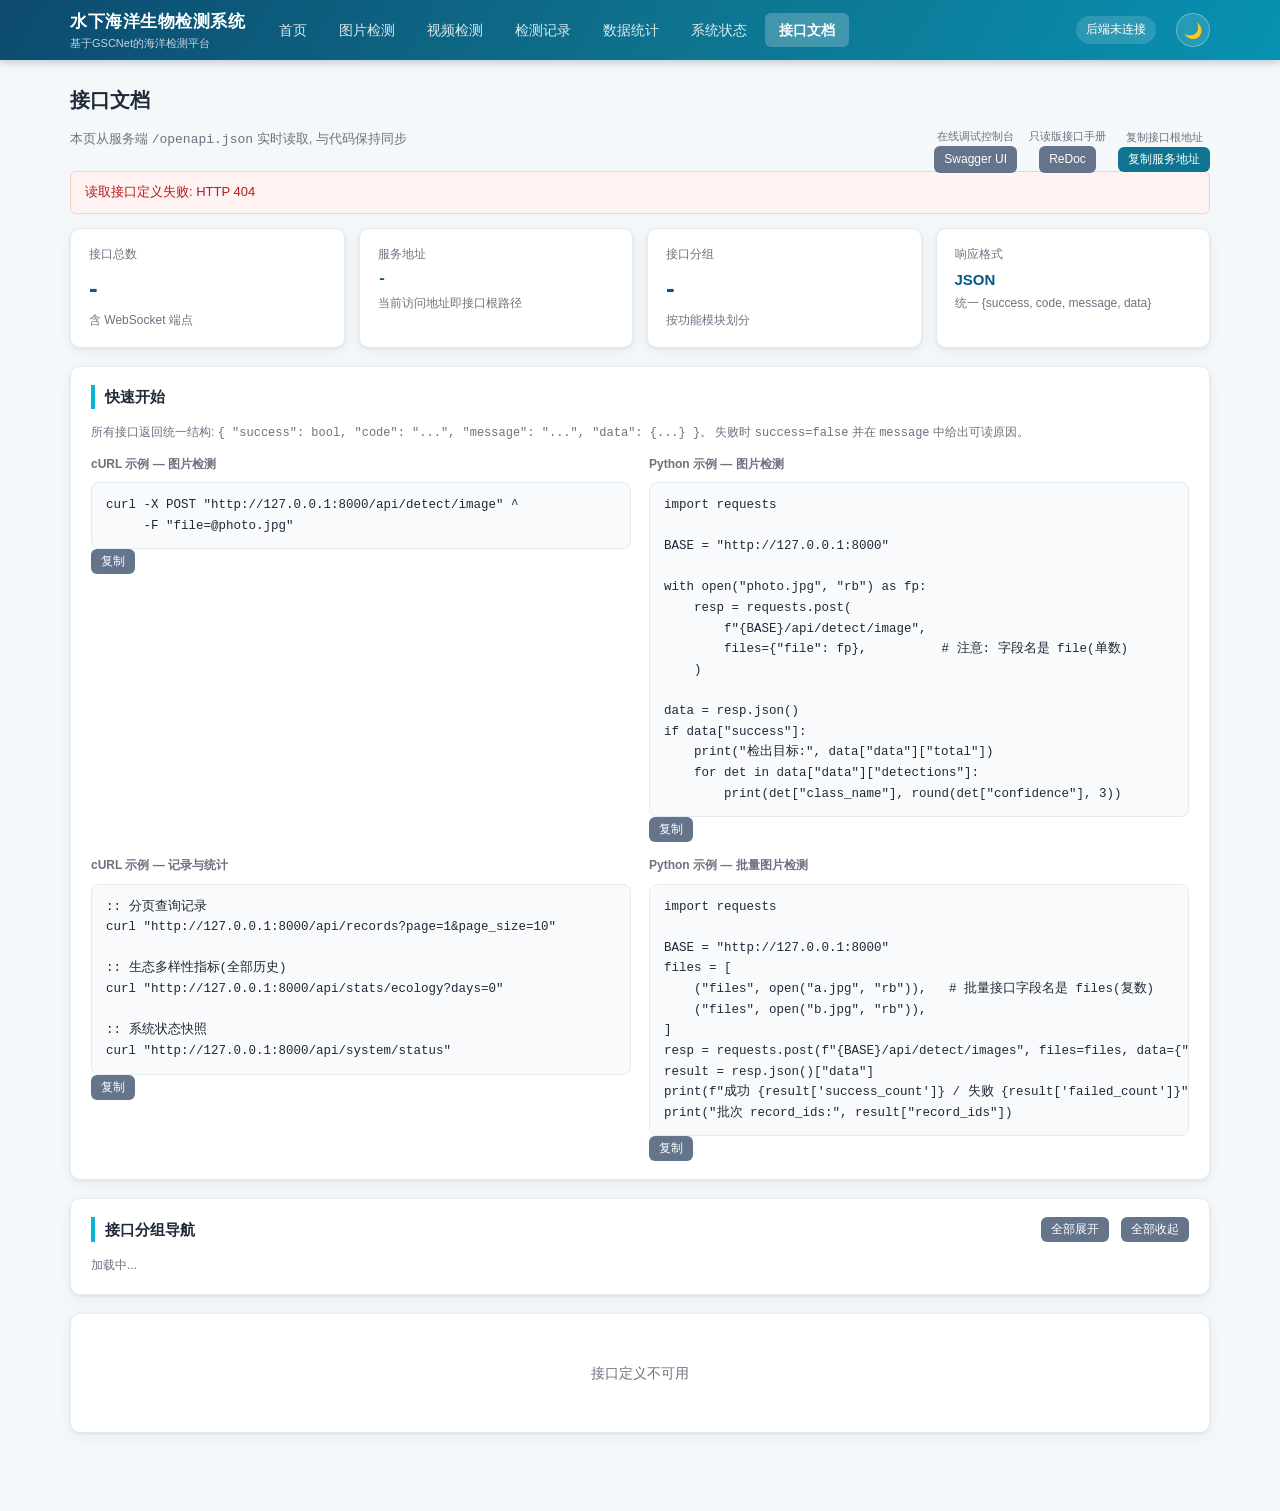
==== web/api_docs.html @ f370c8fe "feat: 完善平台功能并修复安全与资源泄漏问题 在既有平台基础上补齐标签导出、数据统计、系统运维等模块，并针对 质量测评发现的缺陷完成一轮修复。  新增功能: - 多格式标签导出(CSV / COC" ====
<!DOCTYPE html>
<html lang="zh-CN">
<head>
    <meta charset="UTF-8">
    <meta name="viewport" content="width=device-width, initial-scale=1.0">
    <title>接口文档 - 水下海洋生物目标检测与分析系统</title>
    <link rel="stylesheet" href="css/style.css">
</head>
<body>
<header class="navbar">
    <div class="nav-inner">
        <div class="brand">水下海洋生物检测系统<small>基于GSCNet的海洋检测平台</small></div>
        <nav>
            <a href="index.html">首页</a>
            <a href="detect_image.html">图片检测</a>
            <a href="detect_video.html">视频检测</a>
            <a href="records.html">检测记录</a>
            <a href="stats.html">数据统计</a>
            <a href="system.html">系统状态</a>
            <a href="api_docs.html">接口文档</a>
        </nav>
        <span class="nav-status" id="nav-status">加载中...</span>
    </div>
</header>

<div class="container">
    <h1 class="page-title">接口文档</h1>
    <p class="page-desc">
        本页从服务端 <span class="mono">/openapi.json</span> 实时读取, 与代码保持同步
        <span class="row" style="float:right;">
            <span class="btn-labeled">
                <span class="btn-labeled-tip">在线调试控制台</span>
                <a class="btn btn-sm btn-secondary" href="/docs" target="_blank" rel="noopener">Swagger UI</a>
            </span>
            <span class="btn-labeled">
                <span class="btn-labeled-tip">只读版接口手册</span>
                <a class="btn btn-sm btn-secondary" href="/redoc" target="_blank" rel="noopener">ReDoc</a>
            </span>
            <span class="btn-labeled">
                <span class="btn-labeled-tip">复制接口根地址</span>
                <button class="btn btn-sm" id="btn-copy-base">复制服务地址</button>
            </span>
        </span>
    </p>

    <div id="alert-box"></div>

    <div class="grid-4">
        <div class="stat-card">
            <div class="label">接口总数</div>
            <div class="value" id="api-total">-</div>
            <div class="extra">含 WebSocket 端点</div>
        </div>
        <div class="stat-card">
            <div class="label">服务地址</div>
            <div class="value mono" style="font-size:15px;" id="api-base">-</div>
            <div class="extra">当前访问地址即接口根路径</div>
        </div>
        <div class="stat-card">
            <div class="label">接口分组</div>
            <div class="value" id="api-tags">-</div>
            <div class="extra">按功能模块划分</div>
        </div>
        <div class="stat-card">
            <div class="label">响应格式</div>
            <div class="value" style="font-size:15px;">JSON</div>
            <div class="extra">统一 {success, code, message, data}</div>
        </div>
    </div>

    <div class="card" style="margin-top:18px;">
        <h2 class="card-title">快速开始</h2>
        <p class="small muted" style="margin-top:0;">
            所有接口返回统一结构: <span class="mono">{ "success": bool, "code": "...", "message": "...", "data": {...} }</span>。
            失败时 <span class="mono">success=false</span> 并在 <span class="mono">message</span> 中给出可读原因。
        </p>

        <div class="grid-2">
            <div>
                <h3 class="small muted" style="margin:0 0 6px;">cURL 示例 — 图片检测</h3>
                <pre class="code-block" id="sample-curl">curl -X POST "http://127.0.0.1:8000/api/detect/image" ^
     -F "file=@photo.jpg"</pre>
                <button class="btn btn-sm btn-secondary" data-copy="#sample-curl">复制</button>
            </div>
            <div>
                <h3 class="small muted" style="margin:0 0 6px;">Python 示例 — 图片检测</h3>
                <pre class="code-block" id="sample-python">import requests

BASE = "http://127.0.0.1:8000"

with open("photo.jpg", "rb") as fp:
    resp = requests.post(
        f"{BASE}/api/detect/image",
        files={"file": fp},          # 注意: 字段名是 file(单数)
    )

data = resp.json()
if data["success"]:
    print("检出目标:", data["data"]["total"])
    for det in data["data"]["detections"]:
        print(det["class_name"], round(det["confidence"], 3))</pre>
                <button class="btn btn-sm btn-secondary" data-copy="#sample-python">复制</button>
            </div>
        </div>

        <div class="grid-2" style="margin-top:14px;">
            <div>
                <h3 class="small muted" style="margin:0 0 6px;">cURL 示例 — 记录与统计</h3>
                <pre class="code-block" id="sample-curl2">:: 分页查询记录
curl "http://127.0.0.1:8000/api/records?page=1&page_size=10"

:: 生态多样性指标(全部历史)
curl "http://127.0.0.1:8000/api/stats/ecology?days=0"

:: 系统状态快照
curl "http://127.0.0.1:8000/api/system/status"</pre>
                <button class="btn btn-sm btn-secondary" data-copy="#sample-curl2">复制</button>
            </div>
            <div>
                <h3 class="small muted" style="margin:0 0 6px;">Python 示例 — 批量图片检测</h3>
                <pre class="code-block" id="sample-python2">import requests

BASE = "http://127.0.0.1:8000"
files = [
    ("files", open("a.jpg", "rb")),   # 批量接口字段名是 files(复数)
    ("files", open("b.jpg", "rb")),
]
resp = requests.post(f"{BASE}/api/detect/images", files=files, data={"conf": 0.25})
result = resp.json()["data"]
print(f"成功 {result['success_count']} / 失败 {result['failed_count']}")
print("批次 record_ids:", result["record_ids"])</pre>
                <button class="btn btn-sm btn-secondary" data-copy="#sample-python2">复制</button>
            </div>
        </div>
    </div>

    <div class="card">
        <h2 class="card-title">
            接口分组导航
            <span class="row">
                <button class="btn btn-sm btn-secondary" id="btn-expand">全部展开</button>
                <button class="btn btn-sm btn-secondary" id="btn-collapse">全部收起</button>
            </span>
        </h2>
        <div class="tag-list" id="group-nav"><span class="muted small">加载中...</span></div>
    </div>

    <div id="endpoint-container">
        <div class="card"><div class="empty">正在从服务端读取接口定义...</div></div>
    </div>
</div>

<script src="js/common.js"></script>
<script src="js/api_docs.js"></script>
</body>
</html>
---- web/css/style.css ----
/* ==========================================================
   水下海洋生物目标检测与分析系统 - 全局样式
   主题: 通过 <html data-theme="light|dark"> 切换, 全部颜色走 CSS 变量
   ========================================================== */

:root {
    --primary: #0e7490;
    --primary-dark: #075985;
    --accent: #06b6d4;
    --bg: #f4f8fa;
    --card: #ffffff;
    --text: #1f2937;
    --muted: #6b7280;
    --muted-strong: #475569;
    --border: #e3ebf0;
    --border-strong: #b6d4e0;
    --surface-alt: #f8fafc;
    --surface-soft: #f8fcfd;
    --surface-soft-hover: #eef9fc;
    --surface-input: #ffffff;
    --stage: #0f172a;
    --nav-grad: linear-gradient(120deg, #0c4a6e, #0e7490 55%, #0891b2);
    --nav-shadow: 0 2px 8px rgba(8, 47, 73, 0.25);
    --success: #16a34a;
    --warning: #d97706;
    --danger: #dc2626;
    --btn-secondary: #64748b;
    --btn-secondary-hover: #475569;
    --info-bg: #eff6ff;
    --info-border: #bfdbfe;
    --info-text: #1e40af;
    --error-bg: #fef2f2;
    --error-border: #fecaca;
    --error-text: #b91c1c;
    --ok-bg: #f0fdf4;
    --ok-border: #bbf7d0;
    --ok-text: #15803d;
    --radius: 10px;
    --shadow: 0 1px 3px rgba(15, 42, 60, 0.08), 0 4px 16px rgba(15, 42, 60, 0.05);
}

[data-theme="dark"] {
    --primary: #22b8d8;
    --primary-dark: #5ddbf0;
    --accent: #22d3ee;
    --bg: #0b1220;
    --card: #121b2b;
    --text: #e5edf5;
    --muted: #93a4b8;
    --muted-strong: #b6c5d6;
    --border: #26344c;
    --border-strong: #38506f;
    --surface-alt: #16233a;
    --surface-soft: #17263e;
    --surface-soft-hover: #1d3050;
    --surface-input: #0f1a2c;
    --stage: #060c16;
    --nav-grad: linear-gradient(120deg, #062a41, #0d6485 60%, #0b7c99);
    --nav-shadow: 0 2px 10px rgba(0, 0, 0, 0.5);
    --success: #34d399;
    --warning: #fbbf24;
    --danger: #f87171;
    --btn-secondary: #475569;
    --btn-secondary-hover: #5b6b80;
    --info-bg: rgba(59, 130, 246, 0.14);
    --info-border: rgba(96, 165, 250, 0.4);
    --info-text: #93c5fd;
    --error-bg: rgba(239, 68, 68, 0.14);
    --error-border: rgba(248, 113, 113, 0.4);
    --error-text: #fca5a5;
    --ok-bg: rgba(16, 185, 129, 0.14);
    --ok-border: rgba(52, 211, 153, 0.4);
    --ok-text: #6ee7b7;
    --shadow: 0 1px 3px rgba(0, 0, 0, 0.5), 0 6px 20px rgba(0, 0, 0, 0.35);
}

* { box-sizing: border-box; }

body {
    margin: 0;
    font-family: "Microsoft YaHei", "PingFang SC", "Segoe UI", Arial, sans-serif;
    background: var(--bg);
    color: var(--text);
    font-size: 14px;
    line-height: 1.6;
    transition: background .2s, color .2s;
}

a { color: var(--primary); text-decoration: none; }
a:hover { color: var(--primary-dark); }

/* ---------------- 顶部导航 ---------------- */
.navbar {
    background: var(--nav-grad);
    color: #fff;
    box-shadow: var(--nav-shadow);
    position: sticky;
    top: 0;
    z-index: 100;
}
.navbar .nav-inner {
    max-width: 1180px;
    margin: 0 auto;
    display: flex;
    align-items: center;
    gap: 20px;
    padding: 0 20px;
    height: 60px;
}
.navbar .brand {
    font-size: 17px;
    font-weight: 700;
    color: #fff;
    white-space: nowrap;
    letter-spacing: 0.5px;
}
.navbar .brand small { display: block; font-size: 11px; font-weight: 400; opacity: .75; letter-spacing: 0; }
.navbar nav { display: flex; gap: 4px; flex: 1; flex-wrap: wrap; }
.navbar nav a {
    color: rgba(255, 255, 255, .85);
    padding: 6px 14px;
    border-radius: 6px;
    font-size: 14px;
    transition: background .15s;
}
.navbar nav a:hover { background: rgba(255, 255, 255, .14); color: #fff; }
.navbar nav a.active { background: rgba(255, 255, 255, .22); color: #fff; font-weight: 600; }
.nav-status { font-size: 12px; background: rgba(255, 255, 255, .14); padding: 4px 10px; border-radius: 20px; white-space: nowrap; }

/* 主题切换按钮 */
.theme-toggle {
    border: 1px solid rgba(255, 255, 255, .3);
    background: rgba(255, 255, 255, .12);
    color: #fff;
    font-size: 15px;
    line-height: 1;
    width: 34px;
    height: 34px;
    border-radius: 50%;
    cursor: pointer;
    flex: none;
    transition: background .15s, transform .15s;
}
.theme-toggle:hover { background: rgba(255, 255, 255, .25); transform: rotate(15deg); }

/* ---------------- 布局 ---------------- */
.container { max-width: 1180px; margin: 0 auto; padding: 24px 20px 60px; }
.page-title { font-size: 20px; font-weight: 700; margin: 0 0 4px; }
.page-desc { color: var(--muted); font-size: 13px; margin-bottom: 20px; }

.card {
    background: var(--card);
    border: 1px solid var(--border);
    border-radius: var(--radius);
    box-shadow: var(--shadow);
    padding: 18px 20px;
    margin-bottom: 18px;
}
.card-title {
    font-size: 15px;
    font-weight: 700;
    margin: 0 0 14px;
    padding-left: 10px;
    border-left: 4px solid var(--accent);
    display: flex;
    align-items: center;
    justify-content: space-between;
    gap: 10px;
    flex-wrap: wrap;
}
.grid-2 { display: grid; grid-template-columns: repeat(2, minmax(0, 1fr)); gap: 18px; }
.grid-3 { display: grid; grid-template-columns: repeat(3, minmax(0, 1fr)); gap: 18px; }
.grid-4 { display: grid; grid-template-columns: repeat(4, minmax(0, 1fr)); gap: 14px; }
@media (max-width: 900px) {
    .grid-2, .grid-3, .grid-4 { grid-template-columns: 1fr; }
}

/* ---------------- 统计卡片 ---------------- */
.stat-card {
    background: var(--card);
    border: 1px solid var(--border);
    border-radius: var(--radius);
    padding: 16px 18px;
    box-shadow: var(--shadow);
}
.stat-card .label { color: var(--muted); font-size: 12px; }
.stat-card .value { font-size: 26px; font-weight: 700; color: var(--primary-dark); margin-top: 4px; }
.stat-card .extra { font-size: 12px; color: var(--muted); margin-top: 2px; }

/* ---------------- 上传区 ---------------- */
.upload-area {
    border: 2px dashed var(--border-strong);
    border-radius: var(--radius);
    background: var(--surface-soft);
    padding: 34px 20px;
    text-align: center;
    cursor: pointer;
    transition: border-color .15s, background .15s;
}
.upload-area:hover, .upload-area.dragover { border-color: var(--accent); background: var(--surface-soft-hover); }
.upload-area .icon { font-size: 34px; }
.upload-area .hint { color: var(--muted); font-size: 13px; margin-top: 6px; }
.file-name { margin-top: 10px; font-size: 13px; color: var(--primary-dark); font-weight: 600; word-break: break-all; }

/* ---------------- 表单 / 按钮 ---------------- */
.row { display: flex; gap: 12px; align-items: center; flex-wrap: wrap; }
.field { display: flex; flex-direction: column; gap: 4px; }
.field label { font-size: 12px; color: var(--muted); }
input[type="text"], input[type="date"], input[type="number"], select {
    padding: 7px 10px;
    border: 1px solid var(--border);
    border-radius: 6px;
    font-size: 13px;
    background: var(--surface-input);
    color: var(--text);
    min-width: 140px;
}
input:focus, select:focus { outline: none; border-color: var(--accent); }

.btn {
    display: inline-flex;
    align-items: center;
    gap: 6px;
    padding: 8px 18px;
    border: none;
    border-radius: 6px;
    background: var(--primary);
    color: #fff;
    font-size: 13px;
    cursor: pointer;
    transition: background .15s;
}
.btn:hover { background: var(--primary-dark); }
.btn:disabled { background: #9ca3af; cursor: not-allowed; }
.btn-secondary { background: var(--btn-secondary); }
.btn-secondary:hover { background: var(--btn-secondary-hover); }
.btn-danger { background: var(--danger); }
.btn-danger:hover { filter: brightness(.9); }
.btn-sm { padding: 4px 10px; font-size: 12px; }

/* 按钮+上方小字标注: 纵向排列, 小字在上、按钮在下 */
.btn-labeled {
    display: inline-flex;
    flex-direction: column;
    align-items: center;
    gap: 3px;
}
.btn-labeled-tip {
    font-size: 11px;
    line-height: 1.3;
    color: var(--muted);
    white-space: nowrap;
}

/* 导出标签开关: 勾选后才展开格式选择 */
.export-toggle {
    display: inline-flex;
    align-items: center;
    gap: 5px;
    font-size: 12px;
    color: var(--muted);
    cursor: pointer;
    user-select: none;
    white-space: nowrap;
}
.export-toggle input { margin: 0; cursor: pointer; }
/* 紧凑下拉: 覆盖通用 select 的 min-width, 用于标题栏内联场景 */
.select-sm { min-width: auto; padding: 4px 8px; font-size: 12px; }

/* ---------------- 图片展示 ---------------- */
.image-box {
    background: var(--stage);
    border-radius: 8px;
    overflow: hidden;
    min-height: 220px;
    display: flex;
    align-items: center;
    justify-content: center;
}
.image-box img, .image-box canvas { max-width: 100%; display: block; }
.placeholder { color: #94a3b8; font-size: 13px; padding: 40px 10px; text-align: center; }

/* ---------------- 标签 / 徽章 ---------------- */
.badge {
    display: inline-block;
    padding: 2px 10px;
    border-radius: 20px;
    font-size: 12px;
    background: var(--info-bg);
    color: var(--info-text);
}
.badge.video { background: rgba(139, 92, 246, .16); color: #8b5cf6; }
.badge.gray { background: var(--surface-alt); color: var(--muted-strong); }

.tag-list { display: flex; flex-wrap: wrap; gap: 8px; }
.tag {
    background: rgba(6, 182, 212, .12);
    border: 1px solid rgba(6, 182, 212, .4);
    color: var(--primary-dark);
    border-radius: 6px;
    padding: 4px 10px;
    font-size: 13px;
}
.tag b { color: var(--primary-dark); }

/* ---------------- 类别筛选 chips ---------------- */
.filter-chips { display: flex; flex-wrap: wrap; gap: 8px; align-items: center; }
.filter-chips .chips-label { font-size: 12px; color: var(--muted); margin-right: 2px; }
.chip {
    display: inline-flex;
    align-items: center;
    gap: 6px;
    padding: 4px 12px;
    border-radius: 20px;
    font-size: 13px;
    cursor: pointer;
    user-select: none;
    border: 1px solid var(--border);
    background: var(--surface-alt);
    color: var(--muted);
    transition: all .15s;
}
.chip .dot { width: 9px; height: 9px; border-radius: 50%; display: inline-block; }
.chip.active { border-color: var(--accent); background: var(--surface-soft-hover); color: var(--text); font-weight: 600; }
.chip.active .dot { box-shadow: 0 0 0 3px rgba(6, 182, 212, .18); }
.chip .num { font-size: 11px; color: var(--muted); }
.chip.active .num { color: var(--primary-dark); }

/* ---------------- 表格 ---------------- */
table { width: 100%; border-collapse: collapse; font-size: 13px; }
th, td { padding: 10px 12px; text-align: left; border-bottom: 1px solid var(--border); }
th { background: var(--surface-alt); color: var(--muted-strong); font-weight: 600; white-space: nowrap; }
tbody tr:hover { background: var(--surface-soft); }
.table-wrap { overflow-x: auto; }
.empty { text-align: center; color: var(--muted); padding: 30px 0; }

/* ---------------- 视频检测 ---------------- */
.video-stage {
    background: var(--stage);
    border-radius: 8px;
    min-height: 300px;
    display: flex;
    align-items: center;
    justify-content: center;
    position: relative;
}
.video-stage canvas { max-width: 100%; border-radius: 4px; display: block; }

/* 置信度滑动条 */
.slider-field { flex: 1 1 280px; min-width: 240px; max-width: 420px; }
.slider-field label b { color: var(--primary-dark); font-size: 13px; }
input[type="range"] {
    width: 100%;
    height: 24px;
    accent-color: var(--primary);
    cursor: pointer;
    margin: 2px 0 0;
}
.range-scale {
    display: flex;
    justify-content: space-between;
    font-size: 11px;
    color: var(--muted);
}

/* 暂停遮罩 */
.paused-mask {
    position: absolute;
    inset: 0;
    display: flex;
    align-items: center;
    justify-content: center;
    background: rgba(15, 23, 42, .55);
    color: #fff;
    font-size: 18px;
    font-weight: 600;
    letter-spacing: 3px;
    border-radius: 8px;
}
.live-stats { display: flex; gap: 26px; flex-wrap: wrap; padding: 12px 0 4px; }
.live-stat .k { font-size: 12px; color: var(--muted); }
.live-stat .v { font-size: 22px; font-weight: 700; color: var(--primary-dark); }
.progress { height: 8px; background: var(--surface-alt); border-radius: 6px; overflow: hidden; margin-top: 12px; }
.progress > div { height: 100%; background: linear-gradient(90deg, #06b6d4, #0e7490); width: 0; transition: width .2s; }

/* ---------------- 批量结果网格 ---------------- */
.result-grid {
    display: grid;
    grid-template-columns: repeat(auto-fill, minmax(280px, 1fr));
    gap: 16px;
}
.result-card {
    border: 1px solid var(--border);
    border-radius: 8px;
    overflow: hidden;
    background: var(--card);
    cursor: pointer;
    transition: border-color .15s, transform .15s, box-shadow .15s;
    display: flex;
    flex-direction: column;
}
.result-card:hover { border-color: var(--accent); transform: translateY(-2px); box-shadow: var(--shadow); }
.result-card .thumb-wrap {
    background: var(--stage);
    display: flex;
    align-items: center;
    justify-content: center;
    min-height: 170px;
    max-height: 240px;
    overflow: hidden;
}
.result-card canvas, .result-card .thumb-img { max-width: 100%; max-height: 238px; display: block; }
.result-card .info { padding: 10px 12px; }
.result-card .info .name {
    font-size: 13px; font-weight: 600; word-break: break-all;
    display: flex; justify-content: space-between; gap: 8px;
}
.result-card .info .tags { margin-top: 6px; display: flex; flex-wrap: wrap; gap: 6px; }
.result-card .info .mini-tag {
    font-size: 11px; padding: 1px 8px; border-radius: 10px;
    background: var(--surface-alt); color: var(--muted-strong);
}
.result-card.is-error .thumb-wrap { background: var(--error-bg); }
.result-card .err { color: var(--error-text); font-size: 12px; padding: 20px 12px; text-align: center; }

/* 记录页缩略图 */
.thumb {
    width: 62px;
    height: 46px;
    object-fit: cover;
    border-radius: 5px;
    border: 1px solid var(--border);
    background: var(--stage);
    cursor: zoom-in;
    display: block;
    transition: transform .15s;
}
.thumb:hover { transform: scale(1.08); }
.thumb-none {
    width: 62px; height: 46px; border-radius: 5px; border: 1px dashed var(--border-strong);
    display: flex; align-items: center; justify-content: center; font-size: 11px; color: var(--muted);
}

/* ---------------- 提示 ---------------- */
.alert {
    padding: 10px 14px;
    border-radius: 6px;
    font-size: 13px;
    margin-bottom: 14px;
    border: 1px solid transparent;
}
.alert-info { background: var(--info-bg); border-color: var(--info-border); color: var(--info-text); }
.alert-error { background: var(--error-bg); border-color: var(--error-border); color: var(--error-text); }
.alert-success { background: var(--ok-bg); border-color: var(--ok-border); color: var(--ok-text); }

#toast-container { position: fixed; top: 74px; right: 20px; z-index: 999; display: flex; flex-direction: column; gap: 8px; }
.toast {
    min-width: 200px;
    max-width: 380px;
    padding: 10px 14px;
    border-radius: 6px;
    color: #fff;
    font-size: 13px;
    box-shadow: 0 4px 14px rgba(0, 0, 0, .18);
    animation: slideIn .18s ease-out;
}
.toast.success { background: #16a34a; }
.toast.error { background: #dc2626; }
.toast.info { background: #0e7490; }
@keyframes slideIn { from { opacity: 0; transform: translateX(16px); } to { opacity: 1; transform: none; } }

/* ---------------- 其它 ---------------- */
.muted { color: var(--muted); }
.small { font-size: 12px; }
.mono { font-family: Consolas, "Courier New", monospace; }
.hidden { display: none !important; }
.pagination { display: flex; gap: 6px; justify-content: flex-end; align-items: center; margin-top: 14px; flex-wrap: wrap; }
.chart-box { position: relative; height: 300px; }
.summary-line { display: flex; gap: 18px; flex-wrap: wrap; font-size: 13px; color: var(--muted-strong); }
.summary-line b { color: var(--text); }

/* ---------------- 详情弹窗 ---------------- */
.modal-mask {
    position: fixed;
    inset: 0;
    background: rgba(15, 23, 42, .55);
    display: flex;
    align-items: center;
    justify-content: center;
    z-index: 200;
    padding: 24px;
}
.modal {
    background: var(--card);
    color: var(--text);
    border-radius: var(--radius);
    width: min(900px, 100%);
    max-height: 86vh;
    overflow: auto;
    padding: 20px 22px;
    box-shadow: 0 10px 40px rgba(0, 0, 0, .35);
}
.modal-header {
    display: flex;
    justify-content: space-between;
    align-items: center;
    border-bottom: 1px solid var(--border);
    padding-bottom: 10px;
    margin-bottom: 14px;
}
.modal-header h3 { margin: 0; font-size: 16px; }
.modal-close {
    border: none;
    background: transparent;
    font-size: 22px;
    line-height: 1;
    cursor: pointer;
    color: var(--muted);
}
.modal img.preview { max-width: 100%; border-radius: 6px; }
.modal .modal-media { background: var(--stage); border-radius: 6px; padding: 6px; text-align: center; }
.modal .modal-media canvas { max-width: 100%; display: block; margin: 0 auto; }

/* ==========================================================
   系统运维面板 (system.html)
   ========================================================== */

.meter {
    height: 10px;
    border-radius: 999px;
    background: var(--surface-alt);
    border: 1px solid var(--border);
    overflow: hidden;
    margin-top: 8px;
}
.meter > span {
    display: block;
    height: 100%;
    border-radius: 999px;
    background: var(--primary);
    transition: width .4s ease;
}
.meter.warn > span { background: var(--warning); }
.meter.danger > span { background: var(--danger); }

.legend {
    display: flex;
    flex-wrap: wrap;
    gap: 14px;
    margin-top: 10px;
}
.legend span {
    display: inline-flex;
    align-items: center;
    gap: 6px;
    font-size: 12px;
    color: var(--muted);
}
.legend i {
    width: 10px;
    height: 10px;
    border-radius: 3px;
    display: inline-block;
}

.kv {
    width: 100%;
    border-collapse: collapse;
}
.kv td {
    padding: 7px 0;
    border-bottom: 1px dashed var(--border);
    font-size: 13px;
}
.kv td:first-child { color: var(--muted); width: 46%; }
.kv td:last-child { text-align: right; font-weight: 500; }
.kv tr:last-child td { border-bottom: none; }

.status-pill {
    display: inline-flex;
    align-items: center;
    gap: 6px;
    padding: 3px 10px;
    border-radius: 999px;
    font-size: 12px;
    font-weight: 500;
    border: 1px solid var(--border);
    background: var(--surface-alt);
}
.status-pill.ok { color: var(--ok-text); background: var(--ok-bg); border-color: var(--ok-border); }
.status-pill.warn { color: #92400e; background: #fffbeb; border-color: #fde68a; }
.status-pill.bad { color: var(--error-text); background: var(--error-bg); border-color: var(--error-border); }
[data-theme="dark"] .status-pill.warn { color: #fcd34d; background: #3b2f0e; border-color: #6b5210; }
.status-pill i {
    width: 7px; height: 7px; border-radius: 50%;
    background: currentColor; display: inline-block;
}

.op-grid {
    display: grid;
    grid-template-columns: repeat(auto-fill, minmax(210px, 1fr));
    gap: 12px;
}
.op-card {
    border: 1px solid var(--border);
    border-radius: var(--radius);
    padding: 14px;
    background: var(--surface-soft);
    display: flex;
    flex-direction: column;
    gap: 8px;
}
.op-card h4 { margin: 0; font-size: 13.5px; font-weight: 500; }
.op-card p { margin: 0; font-size: 12px; color: var(--muted); line-height: 1.5; flex: 1; }
.op-card .row { gap: 8px; }

.audit-list {
    display: flex;
    flex-direction: column;
    gap: 8px;
    max-height: 300px;
    overflow: auto;
}
.audit-item {
    display: flex;
    align-items: center;
    gap: 10px;
    font-size: 12.5px;
    padding: 8px 10px;
    border-radius: 8px;
    background: var(--surface-alt);
    border: 1px solid var(--border);
}
.audit-item .act {
    font-weight: 500;
    color: var(--primary);
    min-width: 96px;
}
.audit-item .time { color: var(--muted); margin-left: auto; font-size: 12px; }

.refresh-dot {
    display: inline-block;
    width: 7px; height: 7px; border-radius: 50%;
    background: var(--success);
    margin-right: 6px;
    vertical-align: middle;
}
.refresh-dot.spin { animation: pulse 1s ease-in-out infinite; }
@keyframes pulse { 0%,100% { opacity: 1; } 50% { opacity: .25; } }

/* ==========================================================
   接口文档页 (api_docs.html)
   ========================================================== */

.code-block {
    background: var(--surface-alt);
    border: 1px solid var(--border);
    border-radius: 8px;
    padding: 12px 14px;
    font-family: var(--font-mono, Consolas, Monaco, monospace);
    font-size: 12.5px;
    line-height: 1.65;
    color: var(--text);
    overflow-x: auto;
    white-space: pre;
    margin: 8px 0 0;
}
[data-theme="dark"] .code-block { background: #0d1626; }

.endpoint {
    border: 1px solid var(--border);
    border-radius: var(--radius);
    margin-bottom: 10px;
    overflow: hidden;
    background: var(--card);
}
.endpoint-head {
    display: flex;
    align-items: center;
    gap: 10px;
    padding: 11px 14px;
    cursor: pointer;
    background: var(--surface-soft);
    transition: background .15s;
}
.endpoint-head:hover { background: var(--surface-soft-hover); }
.endpoint-head .ep-path { font-size: 13px; font-weight: 500; }
.endpoint-head .ep-summary {
    color: var(--muted);
    font-size: 12.5px;
    overflow: hidden;
    text-overflow: ellipsis;
    white-space: nowrap;
}
.endpoint-head .ep-caret {
    margin-left: auto;
    color: var(--muted);
    font-size: 12px;
    transition: transform .2s;
}
.endpoint.collapsed .ep-caret { transform: rotate(-90deg); }
.endpoint-body {
    padding: 4px 14px 14px;
    border-top: 1px solid var(--border);
}
.endpoint.collapsed .endpoint-body { display: none; }

.method {
    display: inline-block;
    padding: 2px 8px;
    border-radius: 5px;
    font-size: 11.5px;
    font-weight: 600;
    letter-spacing: .3px;
    color: #fff;
    background: var(--muted);
    min-width: 52px;
    text-align: center;
}
.method.m-get { background: #0e7490; }
.method.m-post { background: #15803d; }
.method.m-put { background: #b45309; }
.method.m-delete { background: #b91c1c; }
.method.m-patch { background: #6d28d9; }
.method.m-ws { background: #374151; }

#group-nav .tag { cursor: pointer; }
#group-nav .tag a { color: inherit; }
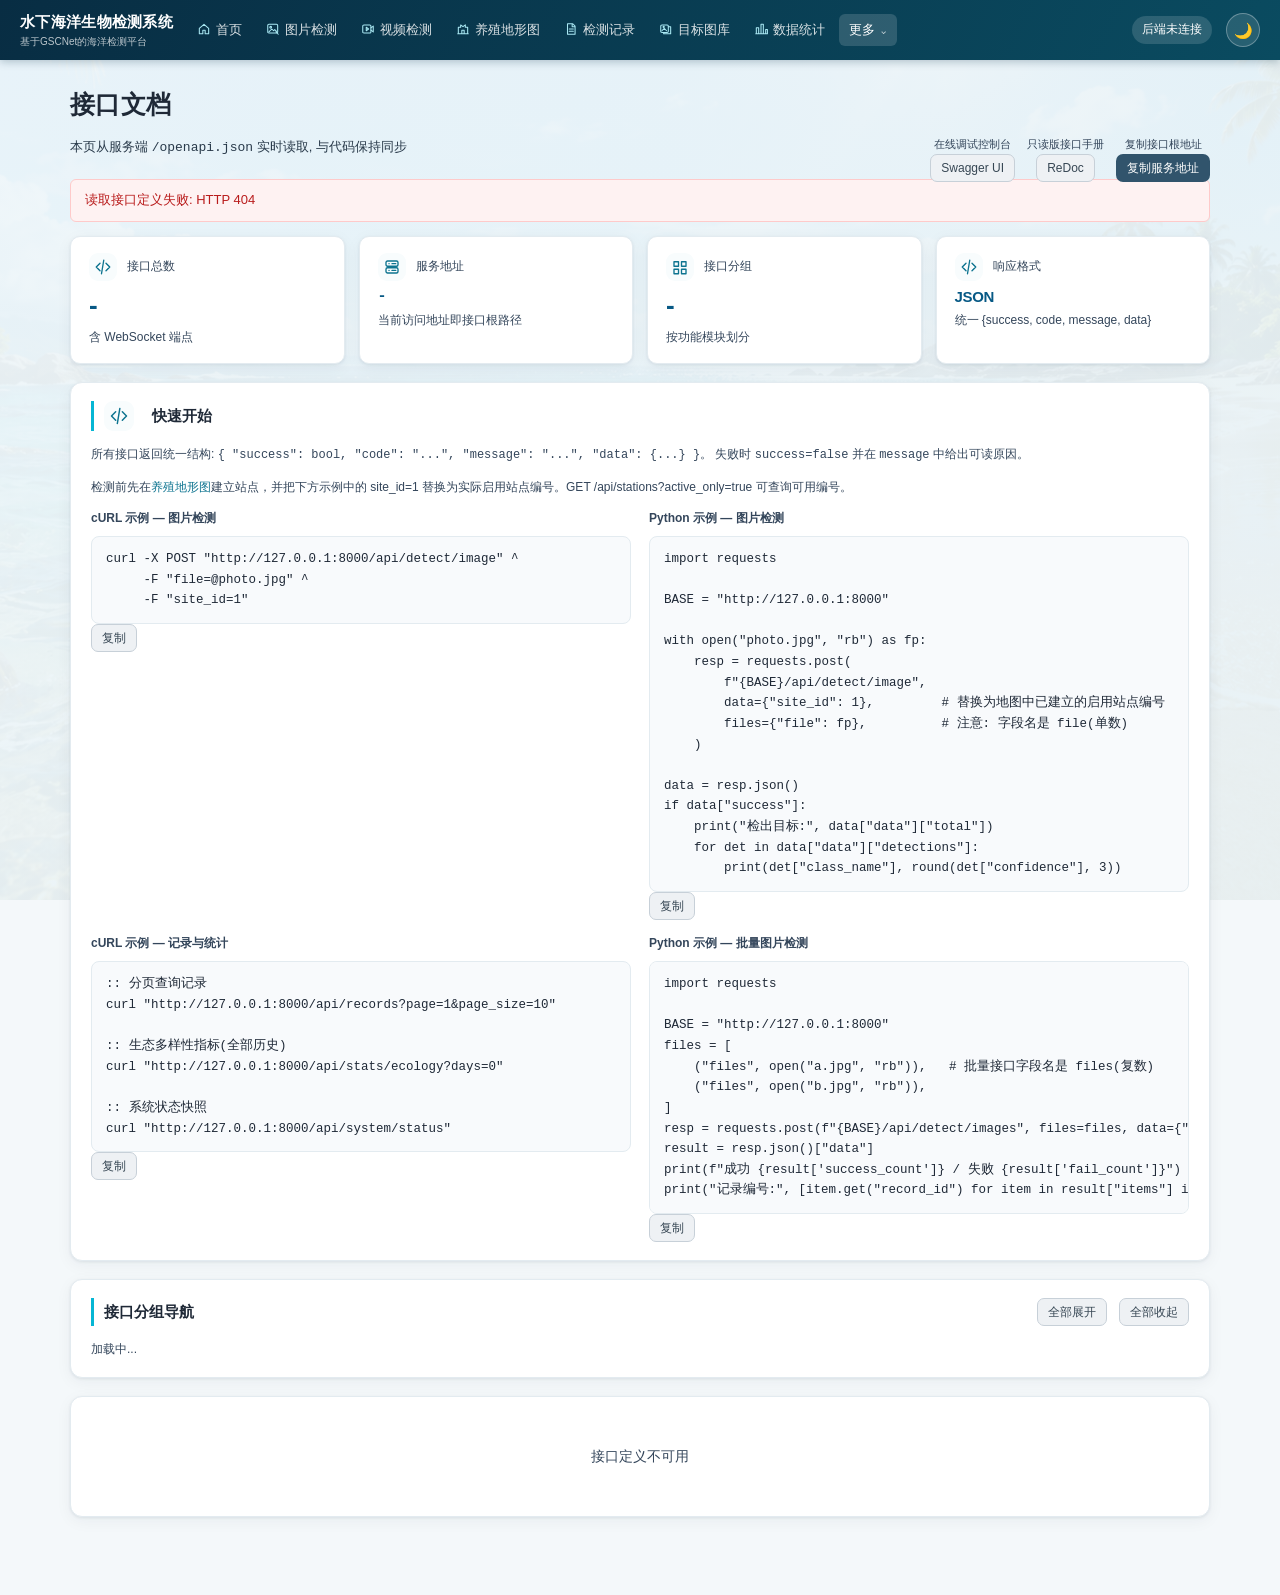
==== commit 9353836b: "feat: 完善海洋检测平台与项目说明" ====
--- a/web/api_docs.html
+++ b/web/api_docs.html
@@ -5,6 +5,7 @@
     <meta name="viewport" content="width=device-width, initial-scale=1.0">
     <title>接口文档 - 水下海洋生物目标检测与分析系统</title>
     <link rel="stylesheet" href="css/style.css">
+    <link rel="stylesheet" href="css/visuals.css">
 </head>
 <body>
 <header class="navbar">
@@ -14,7 +15,9 @@
             <a href="index.html">首页</a>
             <a href="detect_image.html">图片检测</a>
             <a href="detect_video.html">视频检测</a>
+            <a href="survey_map.html">养殖地形图</a>
             <a href="records.html">检测记录</a>
+            <a href="gallery.html">目标图库</a>
             <a href="stats.html">数据统计</a>
             <a href="system.html">系统状态</a>
             <a href="api_docs.html">接口文档</a>
@@ -75,11 +78,13 @@
             失败时 <span class="mono">success=false</span> 并在 <span class="mono">message</span> 中给出可读原因。
         </p>
 
+        <p class="small muted">检测前先在<a href="survey_map.html">养殖地形图</a>建立站点，并把下方示例中的 site_id=1 替换为实际启用站点编号。GET /api/stations?active_only=true 可查询可用编号。</p>
         <div class="grid-2">
             <div>
                 <h3 class="small muted" style="margin:0 0 6px;">cURL 示例 — 图片检测</h3>
                 <pre class="code-block" id="sample-curl">curl -X POST "http://127.0.0.1:8000/api/detect/image" ^
-     -F "file=@photo.jpg"</pre>
+     -F "file=@photo.jpg" ^
+     -F "site_id=1"</pre>
                 <button class="btn btn-sm btn-secondary" data-copy="#sample-curl">复制</button>
             </div>
             <div>
@@ -91,6 +96,7 @@
 with open("photo.jpg", "rb") as fp:
     resp = requests.post(
         f"{BASE}/api/detect/image",
+        data={"site_id": 1},         # 替换为地图中已建立的启用站点编号
         files={"file": fp},          # 注意: 字段名是 file(单数)
     )
 
@@ -125,10 +131,10 @@
     ("files", open("a.jpg", "rb")),   # 批量接口字段名是 files(复数)
     ("files", open("b.jpg", "rb")),
 ]
-resp = requests.post(f"{BASE}/api/detect/images", files=files, data={"conf": 0.25})
+resp = requests.post(f"{BASE}/api/detect/images", files=files, data={"conf": 0.25, "site_id": 1})
 result = resp.json()["data"]
-print(f"成功 {result['success_count']} / 失败 {result['failed_count']}")
-print("批次 record_ids:", result["record_ids"])</pre>
+print(f"成功 {result['success_count']} / 失败 {result['fail_count']}")
+print("记录编号:", [item.get("record_id") for item in result["items"] if not item.get("error")])</pre>
                 <button class="btn btn-sm btn-secondary" data-copy="#sample-python2">复制</button>
             </div>
         </div>
@@ -152,5 +158,7 @@
 
 <script src="js/common.js"></script>
 <script src="js/api_docs.js"></script>
+<script src="js/chat.js"></script>
+<script src="js/visuals.js"></script>
 </body>
 </html>
--- a/web/css/style.css
+++ b/web/css/style.css
@@ -8,10 +8,12 @@
     --primary-dark: #075985;
     --accent: #06b6d4;
     --bg: #f4f8fa;
+    --ocean-overlay: linear-gradient(145deg, rgba(240, 247, 250, .97), rgba(231, 241, 245, .95));
+    --ocean-background: url("../assets/sunny-beach-background.png");
     --card: #ffffff;
     --text: #1f2937;
-    --muted: #6b7280;
-    --muted-strong: #475569;
+    --muted: #34465b;
+    --muted-strong: #293a4a;
     --border: #e3ebf0;
     --border-strong: #b6d4e0;
     --surface-alt: #f8fafc;
@@ -19,13 +21,22 @@
     --surface-soft-hover: #eef9fc;
     --surface-input: #ffffff;
     --stage: #0f172a;
-    --nav-grad: linear-gradient(120deg, #0c4a6e, #0e7490 55%, #0891b2);
+    --nav-grad: linear-gradient(115deg, #082d43, #0a4b60);
     --nav-shadow: 0 2px 8px rgba(8, 47, 73, 0.25);
     --success: #16a34a;
     --warning: #d97706;
     --danger: #dc2626;
-    --btn-secondary: #64748b;
-    --btn-secondary-hover: #475569;
+    --btn-primary: #31546c;
+    --btn-primary-hover: #254359;
+    --btn-secondary: #eef1f4;
+    --btn-secondary-hover: #e0e6eb;
+    --btn-secondary-text: #374754;
+    --btn-secondary-border: #c7d0d8;
+    --btn-delete: #8a4844;
+    --btn-delete-hover: #733d39;
+    --btn-disabled: #e9edf0;
+    --btn-disabled-text: #5b6770;
+    --btn-focus: #7392a5;
     --info-bg: #eff6ff;
     --info-border: #bfdbfe;
     --info-text: #1e40af;
@@ -44,10 +55,12 @@
     --primary-dark: #5ddbf0;
     --accent: #22d3ee;
     --bg: #0b1220;
+    --ocean-overlay: linear-gradient(145deg, rgba(6, 18, 31, .97), rgba(9, 28, 43, .95));
+    --ocean-background: url("../assets/atlantis-ocean-background.png");
     --card: #121b2b;
     --text: #e5edf5;
-    --muted: #93a4b8;
-    --muted-strong: #b6c5d6;
+    --muted: #b6c5d6;
+    --muted-strong: #c5d5e5;
     --border: #26344c;
     --border-strong: #38506f;
     --surface-alt: #16233a;
@@ -55,13 +68,22 @@
     --surface-soft-hover: #1d3050;
     --surface-input: #0f1a2c;
     --stage: #060c16;
-    --nav-grad: linear-gradient(120deg, #062a41, #0d6485 60%, #0b7c99);
+    --nav-grad: linear-gradient(115deg, #061b2c, #0a3749);
     --nav-shadow: 0 2px 10px rgba(0, 0, 0, 0.5);
     --success: #34d399;
     --warning: #fbbf24;
     --danger: #f87171;
-    --btn-secondary: #475569;
-    --btn-secondary-hover: #5b6b80;
+    --btn-primary: #4a6b81;
+    --btn-primary-hover: #577b92;
+    --btn-secondary: #202d3e;
+    --btn-secondary-hover: #29394b;
+    --btn-secondary-text: #d3dde7;
+    --btn-secondary-border: #415164;
+    --btn-delete: #874f4c;
+    --btn-delete-hover: #995c57;
+    --btn-disabled: #263243;
+    --btn-disabled-text: #a1aebb;
+    --btn-focus: #9eb7c7;
     --info-bg: rgba(59, 130, 246, 0.14);
     --info-border: rgba(96, 165, 250, 0.4);
     --info-text: #93c5fd;
@@ -79,11 +101,16 @@
 body {
     margin: 0;
     font-family: "Microsoft YaHei", "PingFang SC", "Segoe UI", Arial, sans-serif;
-    background: var(--bg);
+    background-color: var(--bg);
+    background-image: var(--ocean-overlay), var(--ocean-background);
+    background-position: center center;
+    background-size: cover;
+    background-repeat: no-repeat;
+    background-attachment: fixed;
     color: var(--text);
     font-size: 14px;
     line-height: 1.6;
-    transition: background .2s, color .2s;
+    transition: none;
 }
 
 a { color: var(--primary); text-decoration: none; }
@@ -118,7 +145,7 @@
 .navbar nav { display: flex; gap: 4px; flex: 1; flex-wrap: wrap; }
 .navbar nav a {
     color: rgba(255, 255, 255, .85);
-    padding: 6px 14px;
+    padding: 6px 10px;
     border-radius: 6px;
     font-size: 14px;
     transition: background .15s;
@@ -141,12 +168,13 @@
     flex: none;
     transition: background .15s, transform .15s;
 }
-.theme-toggle:hover { background: rgba(255, 255, 255, .25); transform: rotate(15deg); }
+.theme-toggle:hover { background: rgba(255, 255, 255, .2); }
+.theme-toggle:focus-visible { outline: 2px solid #c7dae7; outline-offset: 3px; }
 
 /* ---------------- 布局 ---------------- */
 .container { max-width: 1180px; margin: 0 auto; padding: 24px 20px 60px; }
 .page-title { font-size: 20px; font-weight: 700; margin: 0 0 4px; }
-.page-desc { color: var(--muted); font-size: 13px; margin-bottom: 20px; }
+.page-desc { color: var(--muted-strong); font-size: 13px; margin-bottom: 20px; }
 
 .card {
     background: var(--card);
@@ -217,25 +245,32 @@
 }
 input:focus, select:focus { outline: none; border-color: var(--accent); }
 
+/* 控制按钮采用低饱和实色，主操作、辅助操作和删除操作各有清晰层级。 */
 .btn {
     display: inline-flex;
     align-items: center;
+    justify-content: center;
     gap: 6px;
     padding: 8px 18px;
-    border: none;
-    border-radius: 6px;
-    background: var(--primary);
+    border: 1px solid transparent;
+    border-radius: 5px;
+    background: var(--btn-primary);
     color: #fff;
+    font-family: inherit;
     font-size: 13px;
-    cursor: pointer;
-    transition: background .15s;
-}
-.btn:hover { background: var(--primary-dark); }
-.btn:disabled { background: #9ca3af; cursor: not-allowed; }
-.btn-secondary { background: var(--btn-secondary); }
+    font-weight: 500;
+    line-height: 1.5;
+    cursor: pointer;
+    text-decoration: none;
+    transition: none;
+}
+.btn:hover { background: var(--btn-primary-hover); text-decoration: none; }
+.btn:focus-visible { outline: 2px solid var(--btn-focus); outline-offset: 3px; }
+.btn-secondary { background: var(--btn-secondary); color: var(--btn-secondary-text); border-color: var(--btn-secondary-border); }
 .btn-secondary:hover { background: var(--btn-secondary-hover); }
-.btn-danger { background: var(--danger); }
-.btn-danger:hover { filter: brightness(.9); }
+.btn-danger { background: var(--btn-delete); color: #fff; }
+.btn-danger:hover { background: var(--btn-delete-hover); filter: none; }
+.btn:disabled, .btn:disabled:hover { background: var(--btn-disabled); color: var(--btn-disabled-text); border-color: var(--border); cursor: not-allowed; }
 .btn-sm { padding: 4px 10px; font-size: 12px; }
 
 /* 按钮+上方小字标注: 纵向排列, 小字在上、按钮在下 */
@@ -726,3 +761,720 @@
 
 #group-nav .tag { cursor: pointer; }
 #group-nav .tag a { color: inherit; }
+
+/* ==========================================================
+   AI 助手浮窗
+   仅在 /api/chat/status 返回 enabled:true 时由 chat.js 注入,
+   未启用时页面上不会出现任何相关元素。
+   ========================================================== */
+
+.chat-fab {
+    position: fixed;
+    right: 24px;
+    bottom: 24px;
+    width: 54px;
+    height: 54px;
+    border: none;
+    border-radius: 50%;
+    background: var(--nav-grad);
+    color: #ffffff;
+    font-size: 14px;
+    font-weight: 700;
+    letter-spacing: 0.5px;
+    cursor: pointer;
+    box-shadow: 0 6px 18px rgba(8, 47, 73, 0.32);
+    z-index: 150;
+    transition: transform 0.16s ease;
+}
+
+.chat-fab:hover { transform: translateY(-2px); }
+.chat-fab.hidden { display: none; }
+
+.chat-panel {
+    position: fixed;
+    right: 24px;
+    bottom: 24px;
+    width: 392px;
+    max-width: calc(100vw - 32px);
+    height: 560px;
+    max-height: calc(100vh - 48px);
+    display: none;
+    flex-direction: column;
+    background: var(--card);
+    border: 1px solid var(--border);
+    border-radius: 14px;
+    box-shadow: 0 12px 36px rgba(8, 47, 73, 0.26);
+    overflow: hidden;
+    z-index: 151;
+}
+
+.chat-panel.open { display: flex; }
+
+.chat-head {
+    display: flex;
+    align-items: flex-start;
+    justify-content: space-between;
+    gap: 10px;
+    padding: 12px 14px;
+    background: var(--surface-alt);
+    border-bottom: 1px solid var(--border);
+}
+
+.chat-title {
+    font-size: 14px;
+    font-weight: 700;
+    color: var(--text);
+}
+
+.chat-sub {
+    font-size: 11.5px;
+    color: var(--muted);
+    margin-top: 2px;
+    word-break: break-all;
+}
+
+.chat-head-actions { display: flex; gap: 6px; flex-shrink: 0; }
+
+.chat-icon-btn {
+    border: 1px solid var(--border);
+    background: var(--surface-soft);
+    color: var(--muted-strong);
+    font-size: 12px;
+    padding: 3px 9px;
+    border-radius: 6px;
+    cursor: pointer;
+}
+
+.chat-icon-btn:hover { background: var(--surface-soft-hover); }
+
+.chat-body {
+    flex: 1;
+    overflow-y: auto;
+    padding: 14px;
+    display: flex;
+    flex-direction: column;
+    gap: 10px;
+}
+
+.chat-empty { color: var(--muted); }
+
+.chat-empty-title {
+    font-size: 12.5px;
+    margin-bottom: 8px;
+    color: var(--muted-strong);
+}
+
+.chat-preset {
+    display: block;
+    width: 100%;
+    text-align: left;
+    margin-bottom: 6px;
+    padding: 8px 11px;
+    font-size: 12.5px;
+    color: var(--text);
+    background: var(--surface-soft);
+    border: 1px solid var(--border);
+    border-radius: 8px;
+    cursor: pointer;
+}
+
+.chat-preset:hover {
+    background: var(--surface-soft-hover);
+    border-color: var(--border-strong);
+}
+
+.chat-msg { display: flex; }
+.chat-user { justify-content: flex-end; }
+
+.chat-bubble {
+    max-width: 88%;
+    padding: 9px 12px;
+    border-radius: 12px;
+    font-size: 13px;
+    line-height: 1.7;
+    word-break: break-word;
+    overflow-wrap: anywhere;
+}
+
+.chat-user .chat-bubble {
+    background: var(--primary);
+    color: #ffffff;
+    border-bottom-right-radius: 4px;
+}
+
+.chat-bot .chat-bubble {
+    background: var(--surface-soft);
+    color: var(--text);
+    border: 1px solid var(--border);
+    border-bottom-left-radius: 4px;
+}
+
+.chat-code {
+    margin: 7px 0;
+    padding: 9px 11px;
+    background: var(--stage);
+    color: #e5edf5;
+    border-radius: 7px;
+    font-size: 12px;
+    line-height: 1.6;
+    font-family: Consolas, Monaco, "Courier New", monospace;
+    white-space: pre-wrap;
+    overflow-x: auto;
+}
+
+.chat-inline {
+    padding: 1px 5px;
+    background: var(--surface-alt);
+    border: 1px solid var(--border);
+    border-radius: 4px;
+    font-family: Consolas, Monaco, "Courier New", monospace;
+    font-size: 12px;
+}
+
+.chat-foot {
+    display: flex;
+    gap: 8px;
+    padding: 10px 12px;
+    border-top: 1px solid var(--border);
+    background: var(--surface-alt);
+}
+
+#chat-input {
+    flex: 1;
+    resize: none;
+    padding: 8px 10px;
+    font-size: 13px;
+    line-height: 1.6;
+    font-family: inherit;
+    color: var(--text);
+    background: var(--surface-input);
+    border: 1px solid var(--border);
+    border-radius: 8px;
+}
+
+#chat-input:focus {
+    outline: none;
+    border-color: var(--primary);
+}
+
+#chat-send {
+    align-self: flex-end;
+    padding: 8px 16px;
+    font-size: 13px;
+    font-weight: 600;
+    color: #ffffff;
+    background: var(--primary);
+    border: none;
+    border-radius: 8px;
+    cursor: pointer;
+}
+
+#chat-send:hover:not(:disabled) { background: var(--primary-dark); }
+#chat-send:disabled { opacity: 0.6; cursor: not-allowed; }
+
+@media (max-width: 480px) {
+    .chat-panel {
+        right: 12px;
+        bottom: 12px;
+        width: calc(100vw - 24px);
+        height: calc(100vh - 96px);
+    }
+    .chat-fab { right: 16px; bottom: 16px; }
+}
+
+/* ==========================================================
+   口径说明 / 数字下钻 / 调查维度卡片 (纯前端组件)
+   ========================================================== */
+
+/* 行内口径徽标: 紧贴数字出现, 不打断阅读节奏 */
+.caliber { display: inline-block; vertical-align: middle; position: relative; }
+.caliber > summary {
+    list-style: none;
+    cursor: pointer;
+    font-size: 11px;
+    line-height: 1.5;
+    padding: 1px 7px;
+    border-radius: 20px;
+    border: 1px solid var(--border-strong);
+    color: var(--muted);
+    background: var(--surface-alt);
+    user-select: none;
+    white-space: nowrap;
+}
+.caliber > summary::-webkit-details-marker { display: none; }
+.caliber > summary:hover { color: var(--primary-dark); border-color: var(--accent); }
+.caliber[open] > summary { color: var(--primary-dark); border-color: var(--accent); background: var(--surface-soft-hover); }
+
+.caliber-body {
+    position: absolute;
+    z-index: 40;
+    top: calc(100% + 6px);
+    left: 0;
+    width: 340px;
+    max-width: min(92vw, 340px);
+    padding: 12px 14px;
+    border-radius: var(--radius);
+    border: 1px solid var(--border);
+    background: var(--card);
+    box-shadow: var(--shadow);
+    text-align: left;
+    font-weight: 400;
+    white-space: normal;
+}
+.caliber-title { font-size: 12px; font-weight: 700; color: var(--primary-dark); margin-bottom: 6px; }
+.caliber-body dl { margin: 0; display: grid; grid-template-columns: 58px 1fr; gap: 4px 8px; }
+.caliber-body dt { font-size: 11px; color: var(--muted); }
+.caliber-body dd { margin: 0; font-size: 12px; color: var(--text); line-height: 1.55; }
+.caliber-note {
+    margin: 8px 0 0;
+    padding-top: 7px;
+    border-top: 1px dashed var(--border);
+    font-size: 11px;
+    color: var(--muted);
+    line-height: 1.55;
+}
+
+/* 整段口径区块: details 展开后拉满宽度, 不浮层 */
+.caliber-block { display: block; }
+.caliber-block > summary {
+    display: inline-block;
+    padding: 3px 10px;
+    font-size: 12px;
+}
+.caliber-block .caliber-body {
+    position: static;
+    width: auto;
+    max-width: none;
+    margin-top: 10px;
+    background: var(--surface-alt);
+    box-shadow: none;
+}
+.caliber-item + .caliber-item {
+    margin-top: 10px;
+    padding-top: 10px;
+    border-top: 1px solid var(--border);
+}
+
+/* 可下钻数字 */
+.num-drill {
+    font: inherit;
+    font-weight: 700;
+    color: var(--primary-dark);
+    background: none;
+    border: none;
+    border-bottom: 1px dashed var(--border-strong);
+    padding: 0 1px;
+    cursor: pointer;
+}
+.num-drill:hover { border-bottom-color: var(--accent); color: var(--accent); }
+.num-drill-icon { font-size: .72em; margin-left: 2px; opacity: .65; }
+.stat-card .value .num-drill { font-size: inherit; color: var(--primary-dark); }
+
+/* 下钻弹窗 */
+.modal-drill { max-width: 900px; width: calc(100% - 32px); }
+.drill-crumbs {
+    display: flex;
+    align-items: center;
+    gap: 6px;
+    flex-wrap: wrap;
+    font-size: 12px;
+    color: var(--muted);
+    margin-bottom: 10px;
+}
+.drill-crumbs .crumb.current { color: var(--text); font-weight: 600; }
+.drill-crumbs .crumb-sep { opacity: .55; }
+.drill-children { display: flex; flex-wrap: wrap; gap: 8px; margin: 12px 0 4px; }
+
+/* 站点维度: 站点卡片内嵌样方行 */
+.site-card { border: 1px solid var(--border); border-radius: var(--radius); overflow: hidden; }
+.site-card + .site-card { margin-top: 10px; }
+.site-head {
+    display: flex;
+    align-items: center;
+    gap: 16px;
+    flex-wrap: wrap;
+    padding: 10px 14px;
+    background: var(--surface-alt);
+    cursor: pointer;
+}
+.site-head:hover { background: var(--surface-soft-hover); }
+.site-head .name { font-weight: 700; color: var(--text); }
+.site-head .k { font-size: 12px; color: var(--muted); }
+.site-head .v { font-size: 15px; font-weight: 700; color: var(--primary-dark); }
+.site-head .caret { margin-left: auto; color: var(--muted); font-size: 12px; }
+.site-transects { padding: 0 14px; }
+.site-transects table { font-size: 12px; }
+
+/* 调查维度录入区 */
+.survey-field { min-width: 132px; }
+.survey-field input { width: 100%; }
+
+/* ==========================================================
+   记录页: 勾选列 / 复现包 / 多记录对比
+   ----------------------------------------------------------
+   对比视图的列标识色(与类别饼图配色分开)定义在 records.js 的
+   COMPARE_COLORS, 这里只负责版式与表格密度。
+   ========================================================== */
+
+/* 视觉隐藏但保留给读屏软件 */
+.visually-hidden {
+    position: absolute;
+    width: 1px; height: 1px;
+    margin: -1px; padding: 0;
+    overflow: hidden;
+    clip: rect(0 0 0 0);
+    white-space: nowrap;
+    border: 0;
+}
+
+/* ---- 勾选工具条 ---- */
+.select-bar {
+    display: flex;
+    align-items: center;
+    gap: 14px;
+    flex-wrap: wrap;
+    padding: 10px 12px;
+    margin-bottom: 10px;
+    border: 1px solid var(--border);
+    border-radius: var(--radius);
+    background: var(--surface-alt);
+}
+.select-all {
+    display: inline-flex;
+    align-items: center;
+    gap: 7px;
+    font-size: 13px;
+    color: var(--muted-strong);
+    cursor: pointer;
+    user-select: none;
+}
+.select-all input { cursor: pointer; }
+.select-actions { display: flex; gap: 8px; margin-left: auto; align-items: center; }
+/* 标签导出格式选择: 紧贴"导出标签"按钮, 因此比常规 select 窄 */
+#bulk-export-format { min-width: 88px; padding: 6px 8px; font-size: 12px; }
+.select-count { font-size: 12px; color: var(--primary-dark); font-weight: 600; }
+
+/* 勾选列: 窄且不换行 */
+th.col-check, td.col-check { width: 36px; padding-left: 12px; padding-right: 4px; text-align: center; }
+td.col-check input { cursor: pointer; }
+tbody tr.row-selected { background: var(--surface-soft-hover); }
+tbody tr.row-selected td { border-bottom-color: var(--border-strong); }
+
+/* 操作列: 三个按钮排布紧凑 */
+td.row-actions { white-space: nowrap; }
+td.row-actions .btn + .btn { margin-left: 4px; }
+
+/* ---- 对比卡片 ---- */
+#compare-card { scroll-margin-top: 76px; }
+.compare-section-title {
+    font-size: 14px;
+    margin: 22px 0 10px;
+    padding-left: 9px;
+    border-left: 3px solid var(--accent);
+    line-height: 1.2;
+}
+
+/* 宽表: 首列固定宽度, 其余列等分; 横向滚动时不挤压内容 */
+.compare-table { font-size: 13px; }
+.compare-table th.compare-metric {
+    position: sticky;
+    left: 0;
+    z-index: 1;
+    min-width: 104px;
+    background: var(--surface-alt);
+    color: var(--muted-strong);
+    font-weight: 600;
+    white-space: nowrap;
+}
+.compare-table tbody tr:hover th.compare-metric { background: var(--surface-soft-hover); }
+.compare-table td { overflow-wrap: anywhere; }
+.compare-table .zero-cell { color: var(--muted); opacity: .6; }
+.compare-table .peak-mark {
+    font-size: 9px;
+    color: var(--primary);
+    margin-left: 3px;
+    vertical-align: 1px;
+}
+.compare-table.compare-overview td { vertical-align: top; }
+.compare-cell-text { max-width: 190px; }
+
+/* 列头: 记录 id + 文件 + 参数 + 结果缩略图 */
+.compare-head { padding: 8px 0 4px; margin-bottom: 4px; }
+.compare-head .compare-id {
+    display: flex;
+    align-items: center;
+    gap: 6px;
+    font-size: 14px;
+    font-weight: 700;
+    color: var(--text);
+}
+.compare-head .compare-name {
+    font-size: 12.5px;
+    font-weight: 500;
+    color: var(--muted-strong);
+    margin: 2px 0;
+    overflow-wrap: anywhere;
+}
+.compare-params {
+    display: flex;
+    flex-wrap: wrap;
+    gap: 4px 8px;
+    margin-top: 4px;
+    font-size: 11px;
+    font-weight: 400;
+    color: var(--muted);
+}
+.compare-thumb {
+    display: block;
+    max-width: 100%;
+    max-height: 96px;
+    margin-top: 8px;
+    border-radius: 5px;
+    border: 1px solid var(--border);
+    background: var(--stage);
+    object-fit: cover;
+}
+.compare-noimg {
+    display: inline-block;
+    margin-top: 8px;
+    padding: 6px 10px;
+    font-size: 12px;
+    font-weight: 400;
+    border: 1px dashed var(--border-strong);
+    border-radius: 5px;
+}
+
+/* 口径小色块: 与表头竖条同色, 便于把数值对回是哪一列 */
+.compare-swatch {
+    display: inline-block;
+    width: 8px;
+    height: 8px;
+    border-radius: 2px;
+    margin-right: 5px;
+    vertical-align: 0;
+}
+
+/* 口径判定徽标 */
+.caliber-verdict {
+    display: inline-block;
+    padding: 4px 12px;
+    border-radius: 20px;
+    font-size: 12.5px;
+    font-weight: 600;
+    border: 1px solid transparent;
+}
+.caliber-verdict.ok {
+    color: var(--ok-text);
+    background: var(--ok-bg);
+    border-color: var(--ok-border);
+}
+.caliber-verdict.warn {
+    color: var(--error-text);
+    background: var(--error-bg);
+    border-color: var(--error-border);
+}
+.compare-warnings {
+    margin: 10px 0 12px;
+    padding: 10px 14px 10px 30px;
+    border: 1px solid var(--error-border);
+    border-radius: 6px;
+    background: var(--error-bg);
+    color: var(--error-text);
+    font-size: 12.5px;
+    line-height: 1.7;
+}
+.compare-warnings li + li { margin-top: 4px; }
+
+.compare-foot {
+    display: flex;
+    align-items: center;
+    justify-content: space-between;
+    gap: 12px;
+    flex-wrap: wrap;
+    margin-top: 18px;
+    padding-top: 12px;
+    border-top: 1px solid var(--border);
+}
+
+@media (max-width: 720px) {
+    .select-actions { margin-left: 0; width: 100%; }
+    .select-actions .btn { flex: 1; }
+    .compare-thumb { max-height: 64px; }
+}
+
+/* "不适用"占位的括号说明: 弱化但可读, 避免让表格看起来像缺数据 */
+.na-hint { opacity: .75; }
+
+/* ------------------------------------------------------------ 导出预检区块
+ * 嵌入记录详情弹窗: 结论先于动作, 所以配色比正文弱、只让"可/不可"有颜色。
+ */
+.preflight-box {
+    margin-top: 12px;
+    padding: 10px 12px;
+    border: 1px solid var(--border);
+    border-radius: 8px;
+    background: var(--surface-2, rgba(127, 127, 127, .06));
+    font-size: 12px;
+}
+
+.pf-title {
+    font-weight: 600;
+    font-size: 12px;
+    margin-bottom: 8px;
+    display: flex;
+    align-items: center;
+    gap: 6px;
+}
+
+.pf-title .small { font-weight: 400; }
+
+/* 左侧标签右对齐, 让右侧结论形成一条竖线, 便于快速扫读 */
+.pf-grid {
+    display: grid;
+    grid-template-columns: max-content 1fr;
+    gap: 4px 14px;
+    align-items: baseline;
+}
+
+.pf-grid > span:nth-child(odd) {
+    color: var(--muted);
+    white-space: nowrap;
+}
+
+.pf-ok { color: #15803d; font-weight: 600; }
+.pf-no { color: #b91c1c; font-weight: 600; }
+
+[data-theme="dark"] .pf-ok { color: #4ade80; }
+[data-theme="dark"] .pf-no { color: #f87171; }
+
+.pf-notes {
+    margin: 8px 0 0;
+    padding-left: 18px;
+    line-height: 1.6;
+}
+
+.pf-notes li { margin-bottom: 2px; }
+
+
+/* Keep navigation, code examples and data panels inside narrow screens. */
+.grid-2 > *, .grid-3 > *, .grid-4 > * { min-width: 0; }
+.code-block { max-width: 100%; overflow-x: auto; }
+@media (max-width: 1100px) {
+    .navbar .nav-inner { height: auto; min-height: 60px; flex-wrap: wrap; gap: 8px 12px; padding: 10px 16px; }
+    .navbar .brand { flex: 1 0 calc(100% - 50px); min-width: 0; white-space: normal; }
+    .navbar .theme-toggle { order: 1; }
+    .navbar nav { order: 2; flex-basis: 100%; }
+    .navbar nav a { padding: 5px 8px; font-size: 13px; }
+    .navbar .nav-status { order: 3; max-width: 100%; overflow-wrap: anywhere; white-space: normal; }
+}
+
+.queue-filename { max-width: 300px; overflow-wrap: anywhere; }
+.queue-error { color: var(--danger, #b91c1c); max-width: 480px; white-space: normal; }
+.queue-state.success { color: #15803d; }
+.queue-state.failed { color: #b91c1c; }
+.queue-state.cancelled { color: var(--muted); }
+.video-job-row { display: flex; gap: 10px; align-items: center; flex-wrap: wrap; padding: 10px 0; border-bottom: 1px solid var(--border); }
+.video-job-row .job-name { min-width: 0; flex: 1 1 220px; overflow-wrap: anywhere; }
+
+.station-refresh-link { border:0; background:none; color:var(--primary-dark); padding:0; cursor:pointer; font:inherit; text-decoration:underline; }
+
+/* 海洋科研工作台：全站导航、内容层次与首页 */
+.navbar .nav-inner { max-width: 1440px; gap: 14px; }
+.navbar nav { flex-wrap: nowrap; align-items: center; }
+.navbar nav a, .nav-more summary { font-size: 13px; white-space: nowrap; }
+.navbar .brand { font-size: 15px; letter-spacing: .02em; }
+.navbar .brand small { font-size: 10px; opacity: .72; }
+.nav-more { position: relative; }
+.nav-more summary { cursor: pointer; list-style: none; color: rgba(255,255,255,.85); padding: 6px 10px; border-radius: 6px; }
+.nav-more summary::-webkit-details-marker { display: none; }
+.nav-more summary::after { content: '⌄'; margin-left: 5px; }
+.nav-more summary:hover, .nav-more summary.active, .nav-more[open] summary { color: #fff; background: rgba(255,255,255,.15); }
+.nav-more-panel { position: absolute; z-index: 5; min-width: 132px; top: calc(100% + 6px); right: 0; background: var(--card); border: 1px solid var(--border); border-radius: 9px; box-shadow: var(--shadow); padding: 6px; }
+.navbar .nav-more-panel a { display: block; color: var(--text); }
+.navbar .nav-more-panel a:hover, .navbar .nav-more-panel a.active { background: var(--surface-soft-hover); color: var(--primary-dark); }
+.nav-menu-toggle { display: none; }
+.page-title { font-size: 25px; letter-spacing: .01em; }
+.card { border-radius: 12px; }
+.card-title { border-left-width: 3px; }
+.btn { border-radius: 7px; }
+.stat-card .value { font-variant-numeric: tabular-nums; letter-spacing: -.02em; }
+.home-heading { display: flex; justify-content: space-between; align-items: end; gap: 20px; margin-bottom: 6px; }
+.home-heading .page-desc { margin: 4px 0 16px; }
+.home-eyebrow { color: var(--primary); font-size: 10px; font-weight: 700; letter-spacing: .14em; margin: 0 0 5px; }
+.home-heading-note { color: var(--muted); font-size: 12px; padding-bottom: 18px; }
+.home-workspace { display: grid; grid-template-columns: minmax(0, 1.45fr) minmax(280px, 1fr); gap: 18px; align-items: start; margin-top: 18px; }
+.home-workspace > * { min-width: 0; }
+.home-section-desc { margin: -5px 0 16px; color: var(--muted); font-size: 13px; }
+.home-action-grid { display: grid; grid-template-columns: repeat(3,minmax(0,1fr)); gap: 10px; }
+.home-action { position: relative; display: flex; flex-direction: column; gap: 5px; min-height: 128px; padding: 15px; border: 1px solid var(--border); border-radius: 10px; color: var(--text); background: var(--surface-soft); transition: border-color .18s, transform .18s; }
+.home-action:hover { color: var(--text); border-color: var(--primary); transform: translateY(-2px); }
+.home-action:focus-visible, .nav-menu-toggle:focus-visible, .nav-more summary:focus-visible, .navbar nav a:focus-visible { outline: 2px solid var(--accent); outline-offset: 3px; }
+.home-action-number { font-size: 11px; letter-spacing: .08em; color: var(--primary); font-weight: 700; }
+.home-action strong { font-size: 15px; }
+.home-action > span:not(.home-action-number):not(.home-action-arrow) { font-size: 12px; color: var(--muted); }
+.home-action-arrow { position: absolute; right: 13px; top: 12px; color: var(--primary); }
+.home-secondary-links { display: flex; gap: 16px; flex-wrap: wrap; margin-top: 18px; font-size: 12px; }
+.home-secondary-links > span { color: var(--muted); }
+.home-model table { font-size: 12px; }
+.home-model th, .home-model td { padding-top: 7px; padding-bottom: 7px; }
+@media (max-width: 1100px) {
+    .navbar .nav-inner { position: relative; min-height: 60px; height: auto; flex-wrap: wrap; gap: 8px; }
+    .navbar .brand { flex: 1 1 auto; min-width: 0; }
+    .navbar .theme-toggle { order: 0; }
+    .navbar .nav-status { order: 0; font-size: 11px; }
+    .nav-menu-toggle { display: inline-flex; align-items: center; justify-content: center; order: 0; border: 1px solid rgba(255,255,255,.35); border-radius: 7px; padding: 6px 10px; background: rgba(255,255,255,.08); color: #fff; font: inherit; cursor: pointer; }
+    .navbar .nav-ready nav { display: none; order: 2; flex-basis: 100%; flex-wrap: wrap; padding: 6px 0 2px; }
+    .navbar .nav-ready nav.is-open { display: flex; }
+    .nav-more-panel { left: 0; right: auto; }
+}
+@media (max-width: 760px) {
+    .home-workspace { grid-template-columns: 1fr; }
+    .home-heading { align-items: start; flex-direction: column; gap: 0; }
+    .home-heading-note { padding-bottom: 12px; }
+    .navbar .nav-status { display: none; }
+}
+@media (max-width: 600px) {
+    .grid-4 { grid-template-columns: repeat(2,minmax(0,1fr)); }
+    .home-action-grid { grid-template-columns: 1fr; }
+    .home-action { min-height: 84px; }
+    .home-secondary-links { gap: 10px 14px; }
+}
+
+/* 小屏将助手入口放入导航，避免覆盖上传和分页等操作。 */
+@media (max-width: 600px) {
+    .navbar .chat-fab { position: static; order: 0; flex: none; width: 34px; height: 34px; font-size: 12px; background: rgba(255,255,255,.12); border: 1px solid rgba(255,255,255,.3); box-shadow: none; }
+    .navbar .chat-fab:focus-visible { outline: 2px solid #c7dae7; outline-offset: 3px; }
+}
+
+/* 海洋助手与首页图形入口 */
+.home-action { align-items: center; text-align: center; min-height: 190px; padding: 14px 12px 17px; }
+.home-action-icon { width: 70px; height: 70px; object-fit: contain; flex: none; }
+.home-action-number { position: absolute; left: 13px; top: 11px; }
+.home-action strong { margin-top: 3px; }
+.chat-fab { width: 104px; height: 112px; right: 12px; bottom: 12px; background: transparent; box-shadow: none; border-radius: 18px; }
+.chat-fab:hover { transform: none; }
+.chat-fab:focus-visible { outline: 2px solid var(--accent); outline-offset: 3px; }
+.chat-fab-icon { display: block; width: 100%; height: 100%; object-fit: contain; transform-origin: center bottom; filter: drop-shadow(0 4px 7px rgba(4,24,40,.30)); animation: whale-assistant-float 3.4s ease-in-out infinite; }
+.chat-fab:hover .chat-fab-icon { animation-duration: 1.5s; }
+@keyframes whale-assistant-float { 0%,100% { transform: translateY(0) rotate(-2deg); } 50% { transform: translateY(-5px) rotate(2deg); } }
+@media (max-width: 600px) {
+  .home-action { min-height: 100px; display: grid; grid-template-columns: 70px 1fr; grid-template-rows: auto auto; column-gap: 14px; align-items: center; text-align: left; padding: 12px 35px 12px 14px; }
+  .home-action-icon { grid-row: 1 / 3; width: 64px; height: 64px; }
+  .home-action strong { align-self: end; margin-top: 0; }
+  .home-action > span:not(.home-action-number):not(.home-action-arrow) { align-self: start; }
+  .home-action-number { display: none; }
+  .navbar .chat-fab { width: 46px; height: 46px; background: transparent; border: 0; box-shadow: none; }
+}
+@media (prefers-reduced-motion: reduce) { .chat-fab-icon { animation: none; } .home-action { transition: none; } }
+
+.chat-head-avatar { width: 46px; height: 46px; object-fit: contain; flex: none; }
+.chat-head-main { min-width: 0; flex: 1 1 auto; }
+
+/* 允许拖动角色入口；未移动时继续保留手机顶部的默认位置。 */
+.chat-fab { touch-action:none; cursor:grab; }
+.chat-fab:active { cursor:grabbing; }
+.chat-fab.chat-positioned, .navbar .chat-fab.chat-positioned { position:fixed; right:auto; bottom:auto; z-index:150; }
+@media (max-width:600px) { .navbar .chat-fab.chat-positioned { width:64px; height:70px; } }
+
+.icon-badge { display:inline-flex; align-items:center; justify-content:center; min-width:36px; padding:5px 9px; vertical-align:middle; }
+.icon-badge svg { width:18px; height:18px; fill:none; stroke:currentColor; stroke-width:1.8; stroke-linecap:round; stroke-linejoin:round; }
--- a/web/css/visuals.css
+++ b/web/css/visuals.css
@@ -0,0 +1,29 @@
+/* 海洋图形语言：装饰图不替代文字与状态。 */
+.nav-visual { width:14px; height:14px; flex:none; vertical-align:-2px; margin-right:5px; color:#a9e8f3; }
+.metric-visual,.step-visual,.op-visual,.section-visual { width:28px; height:28px; padding:5px; box-sizing:border-box; border-radius:9px; background:var(--surface-soft); color:var(--primary); flex:none; vertical-align:middle; margin-right:8px; }
+[data-theme="dark"] .metric-visual,[data-theme="dark"] .step-visual,[data-theme="dark"] .op-visual,[data-theme="dark"] .section-visual { color:#72d9eb; background:rgba(43,142,171,.15); }
+.stat-card .label { display:flex; align-items:center; gap:2px; min-width:0; }
+.detection-step h3 .step-visual { width:38px; height:38px; padding:7px; margin-right:2px; }
+.upload-visual { width:30px; height:30px; color:var(--primary); }
+.detection-step .upload-area .icon { width:58px; height:58px; border-radius:16px; }
+.op-card h4 { display:flex; align-items:center; }
+.section-visual { width:30px; height:30px; }
+#records-body .badge:not(.icon-badge)::before { content:""; display:inline-block; width:16px; height:16px; margin-right:5px; vertical-align:-3px; background:url('../assets/home-image.svg') center/contain no-repeat; }
+#records-body .badge.video:not(.icon-badge)::before { background-image:url('../assets/home-video.svg'); }
+#gallery-message:not([hidden])::before { content:""; display:block; width:90px; height:66px; margin:0 auto 9px; background:url('../assets/empty-ocean.svg') center/contain no-repeat; }
+.station-marker.selected img { filter:drop-shadow(0 0 10px #67e8f9) drop-shadow(0 0 3px #baf7ff); }
+@media (max-width:1100px) { .nav-visual { width:15px; height:15px; } }
+@media (prefers-reduced-motion:reduce) { .station-marker.selected img { transition:none; } }
+
+.card-title:has(> .section-visual) { justify-content:flex-start; }
+
+.field-visual { width:15px; height:15px; flex:none; vertical-align:-3px; margin-right:5px; color:var(--primary); }
+[data-theme="dark"] .field-visual { color:#72d9eb; }
+.queue-state::before { display:inline-block; width:1.1em; margin-right:4px; text-align:center; font-weight:700; content:"○"; }
+.queue-state.running::before { content:"◉"; color:var(--primary); }
+.queue-state.success::before { content:"✓"; }
+.queue-state.failed::before { content:"!"; }
+.queue-state.cancelled::before { content:"−"; }
+
+.gallery-assistant-tip { display:flex; justify-content:center; align-items:center; gap:9px; margin:10px auto; color:var(--muted-strong); font-size:13px; }
+.gallery-assistant-tip img { width:48px; height:48px; object-fit:contain; flex:none; }
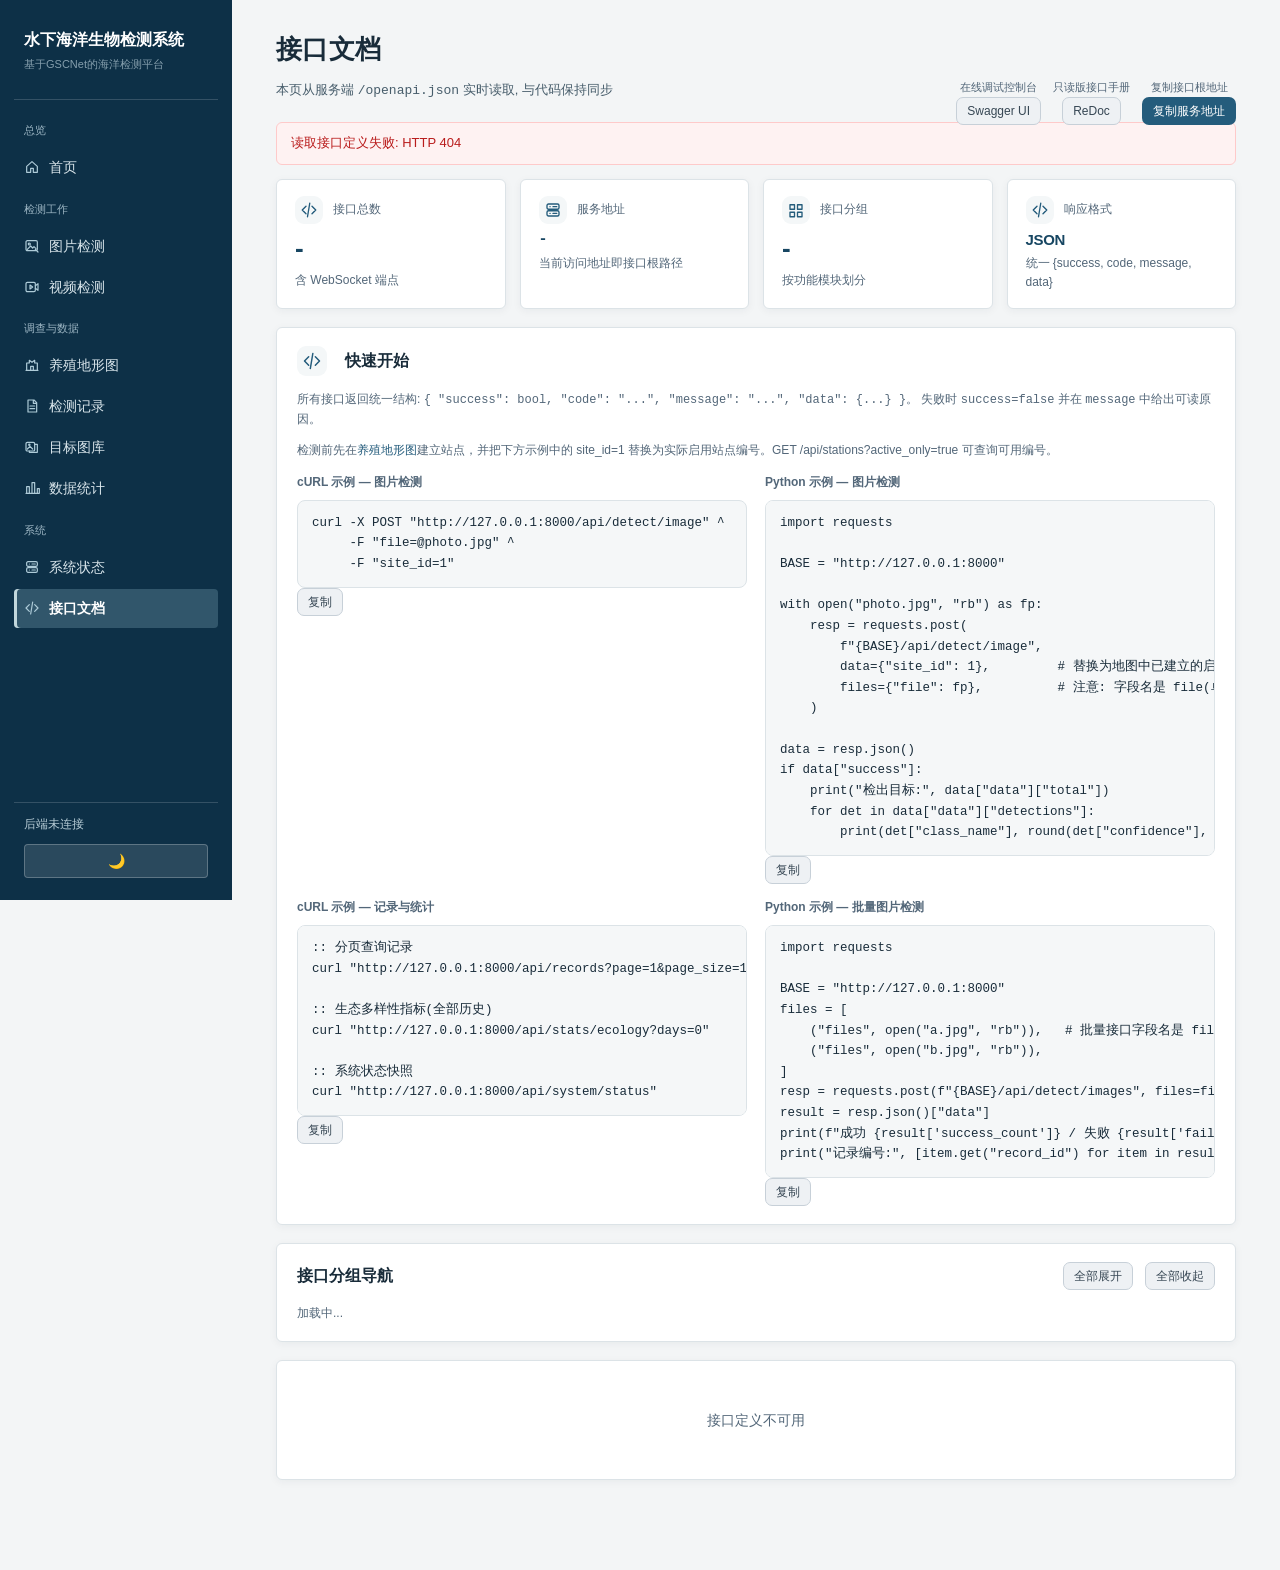
==== commit ba23c375: "Repair assistant authentication and document the source release" ====
--- a/web/api_docs.html
+++ b/web/api_docs.html
@@ -6,6 +6,7 @@
     <title>接口文档 - 水下海洋生物目标检测与分析系统</title>
     <link rel="stylesheet" href="css/style.css">
     <link rel="stylesheet" href="css/visuals.css">
+    <link rel="stylesheet" href="css/marine-shell.css">
 </head>
 <body>
 <header class="navbar">
@@ -26,7 +27,7 @@
     </div>
 </header>
 
-<div class="container">
+<div class="container api-page">
     <h1 class="page-title">接口文档</h1>
     <p class="page-desc">
         本页从服务端 <span class="mono">/openapi.json</span> 实时读取, 与代码保持同步
--- a/web/css/marine-shell.css
+++ b/web/css/marine-shell.css
@@ -0,0 +1,166 @@
+/* 共用工作台外壳，保留各业务页面的现有组件和交互。 */
+:root { --primary:#245c7c; --primary-dark:#174662; --accent:#36728e; --bg:#f3f5f6; --card:#fff; --text:#192c3a; --muted:#536779; --muted-strong:#475d6b; --border:#dce3e7; --surface-alt:#f5f7f8; --surface-soft:#f4f7f8; --surface-soft-hover:#e7eff3; --btn-primary:#245c7c; --btn-primary-hover:#174662; --radius:6px; --shadow:0 2px 8px rgba(17,43,58,.05); }
+[data-theme="dark"] { --primary:#86bbd1; --primary-dark:#b8dce8; --accent:#71a9bc; --bg:#101b25; --card:#182734; --text:#e5edf1; --muted:#b4c4ce; --muted-strong:#c7d4db; --border:#344652; --surface-alt:#1b2c3a; --surface-soft:#1e303e; --surface-soft-hover:#253b49; --btn-primary:#416f87; --btn-primary-hover:#527f96; --shadow:0 2px 8px rgba(0,0,0,.16); }
+body { background:var(--bg); padding-left:232px; }
+.navbar { position:fixed; inset:0 auto 0 0; width:232px; height:100vh; z-index:100; background:#0d3047; box-shadow:none; overflow:visible; }
+.navbar .nav-inner { max-width:none; width:100%; height:100%; margin:0; padding:28px 14px 18px; display:flex; flex-wrap:nowrap; flex-direction:column; align-items:stretch; gap:0; }
+.navbar .brand { white-space:normal; flex:none; padding:0 10px 26px; font-size:16px; line-height:1.45; border-bottom:1px solid rgba(255,255,255,.16); letter-spacing:0; }
+.navbar .brand small { margin-top:6px; color:#b4cad5; font-size:11px; }
+.navbar .nav-ready nav { display:block; flex:1 1 auto; overflow-y:auto; padding:10px 0; }
+.shell-nav-group { padding-top:12px; }
+.shell-nav-label { color:#9cb5c3; font-size:11px; padding:0 10px 6px; }
+.navbar nav a { display:flex; align-items:center; gap:9px; min-height:39px; padding:8px 10px; margin:2px 0; border-radius:4px; font-size:14px; font-weight:400; color:#d9e5eb; white-space:normal; }
+.navbar nav a.active { background:#31566b; color:#fff; font-weight:600; box-shadow:inset 3px 0 #c2d7dc; }
+.navbar nav a:hover { background:#24495d; }
+.navbar nav a .nav-visual { width:16px; height:16px; color:#aecbd8; margin:0; }
+.navbar .nav-status { display:block; padding:12px 10px 6px; background:transparent; border-radius:0; color:#b7ccd6; white-space:normal; font-size:12px; border-top:1px solid rgba(255,255,255,.16); }
+.navbar .theme-toggle { width:auto; height:auto; min-height:34px; border:1px solid rgba(255,255,255,.24); border-radius:4px; margin:4px 10px; font-size:14px; }
+.nav-menu-toggle { display:none; }
+.container { max-width:1600px; padding:32px 44px 72px; }
+.card { border-radius:6px; box-shadow:var(--shadow); }
+.card-title { border-left:0; padding-left:0; font-size:16px; }
+.home-page .home-heading { margin:0 0 20px; }
+.home-page .home-heading .page-title { font-size:27px; letter-spacing:.01em; }
+.home-page .home-heading .page-desc { margin:4px 0 0; color:var(--muted); }
+.home-eyebrow { color:var(--primary); font-size:11px; letter-spacing:.06em; margin-bottom:5px; }
+.home-hero { display:grid; grid-template-columns:1fr 1.1fr; min-height:280px; background:#123c52; color:#fff; overflow:hidden; border-radius:4px; }
+.home-hero-copy { padding:35px 40px; display:flex; flex-direction:column; align-items:flex-start; justify-content:center; }
+.hero-label { font-size:11px; color:#c7d9de; letter-spacing:.08em; }
+.home-hero h2 { font-size:clamp(24px,2.2vw,33px); line-height:1.35; margin:14px 0 8px; font-weight:650; }
+.home-hero-copy p { color:#d5e3e7; margin:0; font-size:14px; line-height:1.8; }
+.hero-actions { display:flex; flex-wrap:wrap; gap:10px; margin-top:21px; }
+.hero-actions a { padding:9px 14px; color:#153a4d; background:#fff; border:1px solid #fff; border-radius:3px; font-weight:600; }
+.hero-actions a+ a { color:#fff; background:transparent; border-color:#8eacb9; }
+.hero-actions a:hover { text-decoration:underline; }
+.home-hero-image { position:relative; margin:0; min-height:280px; overflow:hidden; }
+.home-hero-image img { width:100%; height:100%; position:absolute; inset:0; object-fit:cover; }
+.home-hero-image figcaption { position:absolute; right:0; bottom:0; padding:5px 9px; background:rgba(8,31,44,.83); color:white; font-size:10px; }
+.home-hero-image figcaption a { color:#fff; text-decoration:underline; }
+.home-section-heading { display:flex; align-items:end; justify-content:space-between; gap:12px; margin:30px 0 12px; }
+.home-section-heading span { display:block; color:var(--muted); font-size:10px; letter-spacing:.12em; }
+.home-section-heading h2 { margin:2px 0 0; font-size:19px; }
+.home-section-heading p { margin:0; color:var(--muted); font-size:12px; }
+.home-page .grid-4 { gap:1px; background:var(--border); border:1px solid var(--border); }
+.home-page .stat-card { border:0; border-radius:0; box-shadow:none; min-width:0; padding:17px 20px; }
+.home-page .stat-card .label { font-size:13px; }
+.home-page .metric-visual { display:none; }
+.home-page .stat-card .value { color:var(--primary-dark); font-size:27px; line-height:1.3; font-variant-numeric:tabular-nums; }
+.home-page .stat-card .extra { min-height:20px; font-size:12px; }
+.home-page .home-workspace { grid-template-columns:minmax(0,1.5fr) minmax(320px,1fr); gap:18px; margin-top:22px; align-items:stretch; }
+.home-page .home-workspace .card { margin-bottom:0; padding:23px 25px; }
+.home-page .home-action-grid { display:block; }
+.home-page .home-action { display:grid; grid-template-columns:32px minmax(100px,1fr) minmax(140px,1.3fr) 24px; align-items:center; text-align:left; gap:12px; min-height:0; padding:13px 4px; border:0; border-bottom:1px solid var(--border); border-radius:0; background:transparent; transform:none; }
+.home-page .home-action-icon { display:none; }
+.home-page .home-action-number { position:static; color:var(--muted); font-size:11px; }
+.home-page .home-action strong { margin:0; font-size:14px; }
+.home-page .home-action-arrow { position:static; text-align:right; }
+.home-page .home-secondary-links { padding-top:0; }
+.home-page .home-model table { font-size:13px; }
+.home-page .home-model th { background:transparent; color:var(--muted); font-weight:400; }
+.home-page > .card:last-of-type { margin-top:18px; padding:23px 25px; }
+.home-page table { font-size:13px; }
+.home-page th, .home-page td { padding:10px 12px; }
+.home-page .table-wrap { overflow-x:auto; }
+@media(max-width:1100px) {
+ body { padding-left:0; padding-top:64px; }
+ .navbar { inset:0 0 auto 0; width:auto; height:64px; }
+ .navbar .nav-inner { height:64px; min-height:64px; padding:0 18px; flex-direction:row; align-items:center; gap:10px; }
+ .navbar .brand { flex:1; border:0; padding:0; white-space:nowrap; overflow:hidden; text-overflow:ellipsis; font-size:15px; }
+ .navbar .brand small { display:none; }
+ .navbar .theme-toggle { order:0; margin:0; padding:7px 10px; }
+ .navbar .nav-status { border:0; padding:0; display:block; font-size:11px; }
+ .nav-menu-toggle { display:inline-flex; order:0; color:#fff; background:transparent; border:1px solid #7592a0; border-radius:4px; padding:6px 12px; cursor:pointer; }
+ .navbar .nav-ready nav { display:none; position:absolute; top:64px; left:0; width:260px; max-width:85vw; max-height:calc(100vh - 64px); overflow:auto; padding:12px 14px 24px; background:#0d3047; box-shadow:0 8px 20px rgba(0,0,0,.2); }
+ .navbar .nav-ready nav.is-open { display:block; }
+ .container { padding:25px 26px 60px; }
+}
+@media(max-width:760px) {
+ .navbar .nav-status { display:none; }
+ .container { padding:22px 16px 50px; }
+ .home-hero { grid-template-columns:1fr; }
+ .home-hero-copy { padding:28px 24px; }
+ .home-hero-image { min-height:180px; }
+ .home-page .grid-4 { grid-template-columns:repeat(2,minmax(0,1fr)); }
+ .home-page .home-workspace { grid-template-columns:1fr; }
+ .home-page .home-action { grid-template-columns:30px minmax(0,1fr) 24px; }
+ .home-page .home-action > span:not(.home-action-number):not(.home-action-arrow) { grid-column:2; }
+ .home-page .home-action-arrow { grid-column:3; grid-row:1 / 3; }
+ .home-section-heading p { display:none; }
+}
+@media(max-width:400px) { .home-page .grid-4 { grid-template-columns:1fr; } }
+
+/* 首页工作入口采用实物设备轮廓 */
+.home-page .home-action { grid-template-columns:48px minmax(100px,1fr) minmax(140px,1.3fr) 24px; }
+.home-page .home-action-icon { display:block; width:42px; height:42px; object-fit:contain; }
+.home-page .home-action-number { display:none; }
+@media(max-width:760px) { .home-page .home-action { grid-template-columns:48px minmax(0,1fr) 24px; } .home-page .home-action-icon { grid-row:1 / 3; } }
+
+/* 业务页通用排版：保留原表单与交互，只调整层次与密度。 */
+.detection-workspace, .gallery-page, .stats-page, .records-page, .system-page, .api-page, .survey-map-page { max-width:1600px; }
+.records-page > .page-title, .system-page > .page-title, .api-page > .page-title, .detection-workspace > .page-title { font-size:26px; line-height:1.35; }
+.records-page .card, .system-page .card, .api-page .card, .detection-workspace .card { border-radius:6px; }
+.records-page .table-wrap, .system-page .table-wrap, .api-page .table-wrap { overflow-x:auto; }
+.records-page table th, .records-page table td, .system-page table th, .system-page table td { padding:10px 12px; }
+.records-page .field input, .records-page .field select, .system-page .field input, .system-page .field select { min-height:38px; }
+.detection-workspace .detection-setup { padding:24px 28px; }
+.detection-workspace .detection-step h3 span { border-radius:4px; }
+.detection-workspace .detection-status { border-radius:4px; }
+.detection-workspace .detection-step .upload-area { background:var(--surface-alt); border-color:var(--border-strong); border-radius:5px; }
+.survey-map-page .farm-switcher, .survey-map-page .survey-layout, .survey-map-page .survey-sidebar { min-width:0; }
+.survey-map-page .station-tool-card, .survey-map-page .station-detail-card { border-radius:6px; }
+
+/* 目标图库：更紧凑的筛选区和档案网格。 */
+.gallery-page .gallery-heading { align-items:center; margin:0 0 18px; }
+.gallery-page .gallery-title { font-size:27px; }
+.gallery-page .gallery-count { border-radius:5px; box-shadow:none; padding:8px 14px; }
+.gallery-page .gallery-count strong { font-size:24px; }
+.gallery-page .gallery-note { border-radius:0 4px 4px 0; padding:9px 13px; font-size:13px; }
+.gallery-page .gallery-filter { border-radius:6px; padding:16px 18px; }
+.gallery-page .gallery-filter-grid { grid-template-columns:repeat(4,minmax(120px,1fr)) minmax(160px,1.4fr) auto; gap:10px; }
+.gallery-page .gallery-search { grid-column:auto; }
+.gallery-page .gallery-actions { align-self:end; }
+.gallery-page .gallery-filter-grid label { font-size:12px; }
+.gallery-page .gallery-filter-grid input, .gallery-page .gallery-filter-grid select { min-height:38px; }
+.gallery-page .gallery-section-heading { margin:24px 0 12px; }
+.gallery-page .gallery-grid { grid-template-columns:repeat(4,minmax(0,1fr)); gap:14px; }
+.gallery-page .gallery-tile { border-radius:5px; transition:border-color .15s; }
+.gallery-page .gallery-tile:hover { transform:none; }
+.gallery-page .gallery-picture { aspect-ratio:4/3; }
+.gallery-page .gallery-picture img { object-fit:contain; transform:none; }
+.gallery-page .gallery-tile-body { padding:11px 13px 13px; }
+.gallery-page .gallery-tile-top strong { font-size:14px; }
+.gallery-page .gallery-file { margin:5px 0 1px; font-size:13px; }
+.gallery-page .gallery-meta { margin:0 0 6px; }
+.gallery-page .gallery-confidence { border-radius:3px; }
+.gallery-page .gallery-record { font-size:12px; }
+
+/* 大屏概览：四块真实数据区域，详细内容继续位于下方。 */
+.stats-page > .page-title { font-size:27px; }
+.stats-page > .grid-4 { gap:10px; margin-bottom:18px; }
+.stats-page > .grid-4 .stat-card { padding:16px 18px; border-radius:5px; }
+.stats-page > .grid-4 .stat-card .value { font-size:27px; line-height:1.3; }
+.stats-screen { border:1px solid var(--border); padding:18px; border-radius:6px; background:var(--surface-alt); }
+.stats-screen-heading, .stats-detail-heading { margin:0 0 14px; }
+.stats-screen-heading { display:flex; align-items:end; justify-content:space-between; gap:16px; }
+.stats-screen-heading span, .stats-detail-heading span { color:var(--muted); font-size:10px; letter-spacing:.1em; }
+.stats-screen-heading h2, .stats-detail-heading h2 { margin:3px 0 0; font-size:18px; }
+.stats-screen-heading p, .stats-detail-heading p { margin:0; color:var(--muted); font-size:12px; }
+.stats-screen-grid { display:grid; grid-template-columns:minmax(0,1.35fr) minmax(0,1fr); gap:12px; align-items:stretch; }
+.stats-screen-grid > .card { min-width:0; margin:0 !important; padding:17px 19px; border-radius:5px; box-shadow:none; }
+.stats-screen-trend .grid-2 { gap:10px; }
+.stats-screen-trend .chart-box, .stats-screen-category .chart-box { height:240px; }
+.stats-screen-sites #sites-list { max-height:310px; overflow:auto; }
+.stats-screen-recent .table-wrap { overflow-x:auto; }
+.stats-screen-recent table { font-size:12px; }
+.stats-screen-recent th, .stats-screen-recent td { padding:9px 10px; }
+.stats-detail-heading { margin:30px 0 14px; }
+.stats-detail-heading p { margin-top:4px; }
+.stats-page .stats-single-chart-grid { grid-template-columns:1fr; }
+[data-theme="dark"] .stats-screen { background:#0c1b29; border-color:#2b475c; }
+[data-theme="dark"] .stats-screen-grid > .card { background:#142a3a; border-color:#294a5e; }
+
+@media (min-width:1650px) { .gallery-page .gallery-grid { grid-template-columns:repeat(5,minmax(0,1fr)); } }
+@media (max-width:1350px) { .gallery-page .gallery-filter-grid { grid-template-columns:repeat(4,minmax(120px,1fr)); } .gallery-page .gallery-search { grid-column:span 2; } }
+@media (max-width:1000px) { .stats-screen-grid { grid-template-columns:1fr; } .gallery-page .gallery-grid { grid-template-columns:repeat(3,minmax(0,1fr)); } }
+@media (max-width:700px) { .gallery-page .gallery-heading { align-items:flex-start; } .gallery-page .gallery-filter-grid { grid-template-columns:repeat(2,minmax(0,1fr)); } .gallery-page .gallery-grid { grid-template-columns:repeat(2,minmax(0,1fr)); gap:10px; } .gallery-page .gallery-search { grid-column:span 2; } .stats-screen { padding:12px; } .stats-screen-heading { align-items:flex-start; flex-direction:column; } .stats-screen-trend .grid-2 { grid-template-columns:1fr; } .detection-workspace .detection-setup { padding:18px; } }
+@media (max-width:380px) { .gallery-page .gallery-grid { grid-template-columns:1fr; } .gallery-page .gallery-filter-grid { grid-template-columns:1fr; } .gallery-page .gallery-search { grid-column:auto; } }
